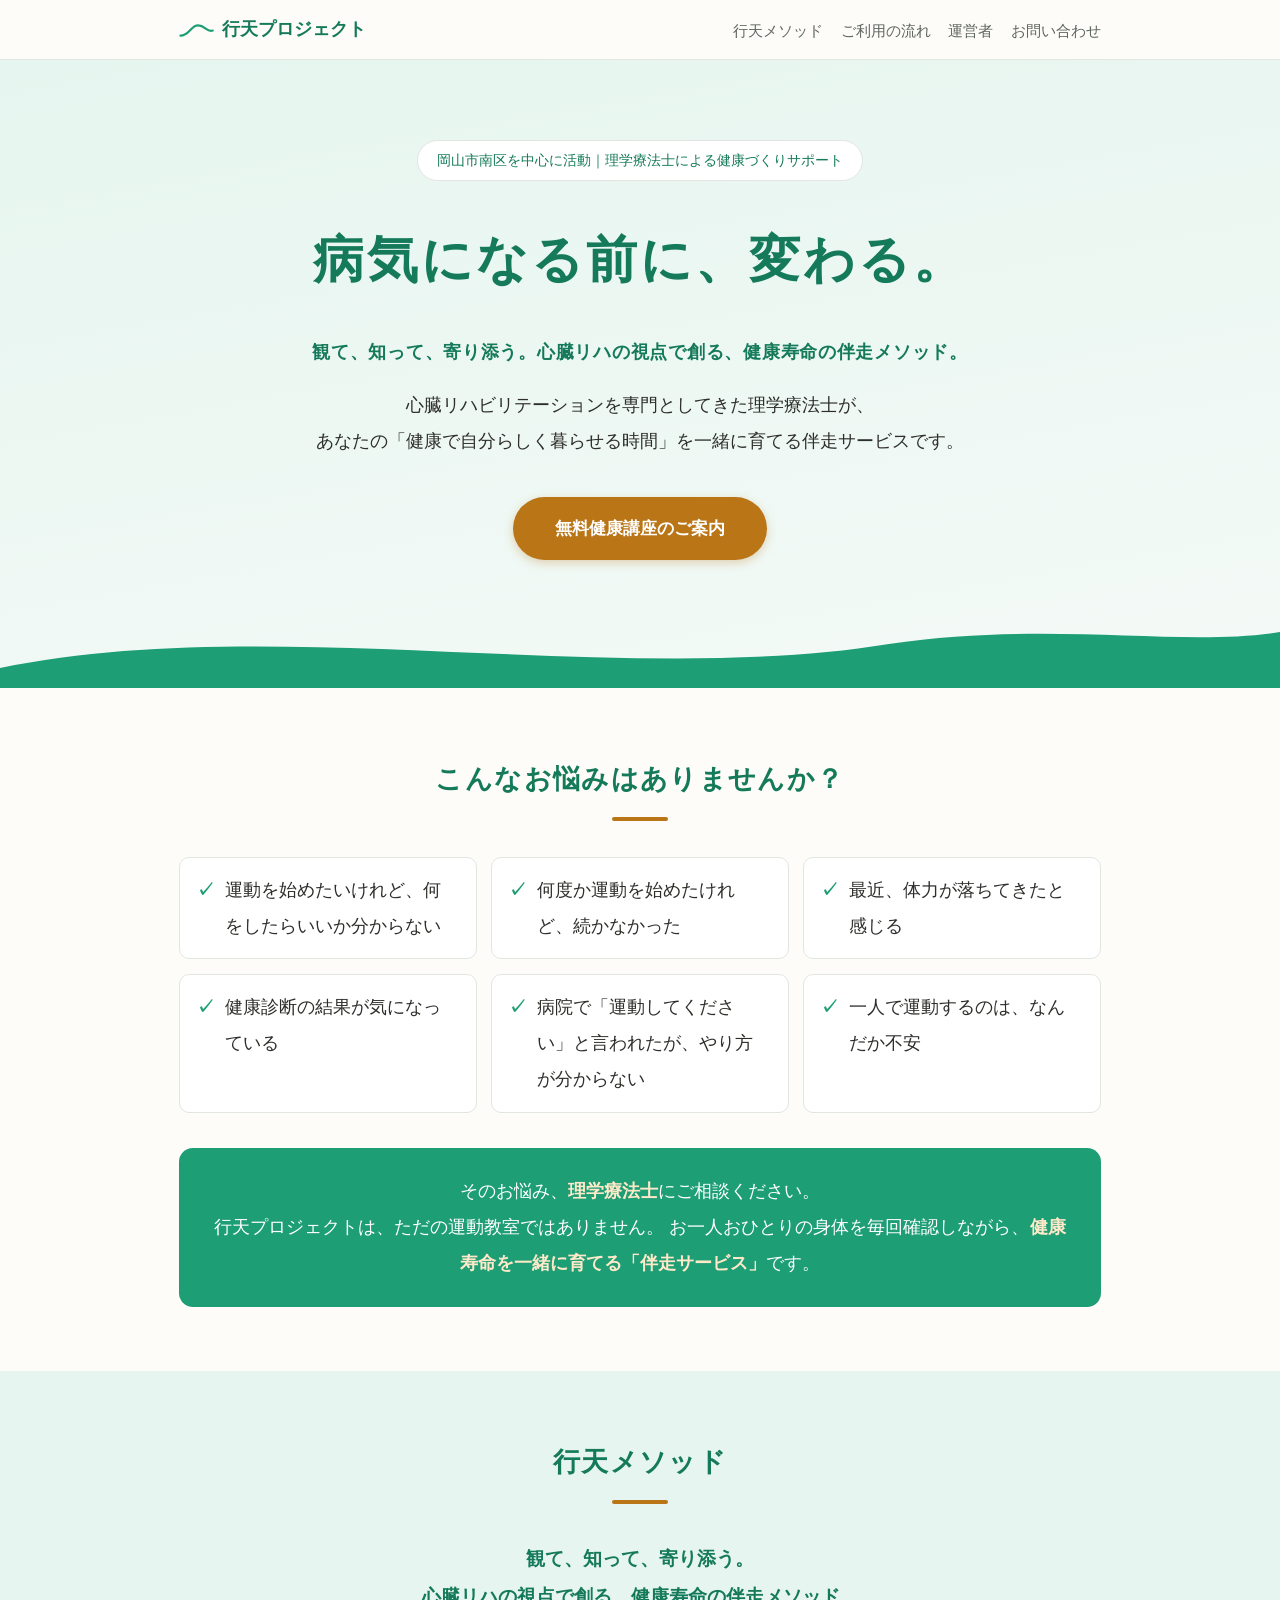
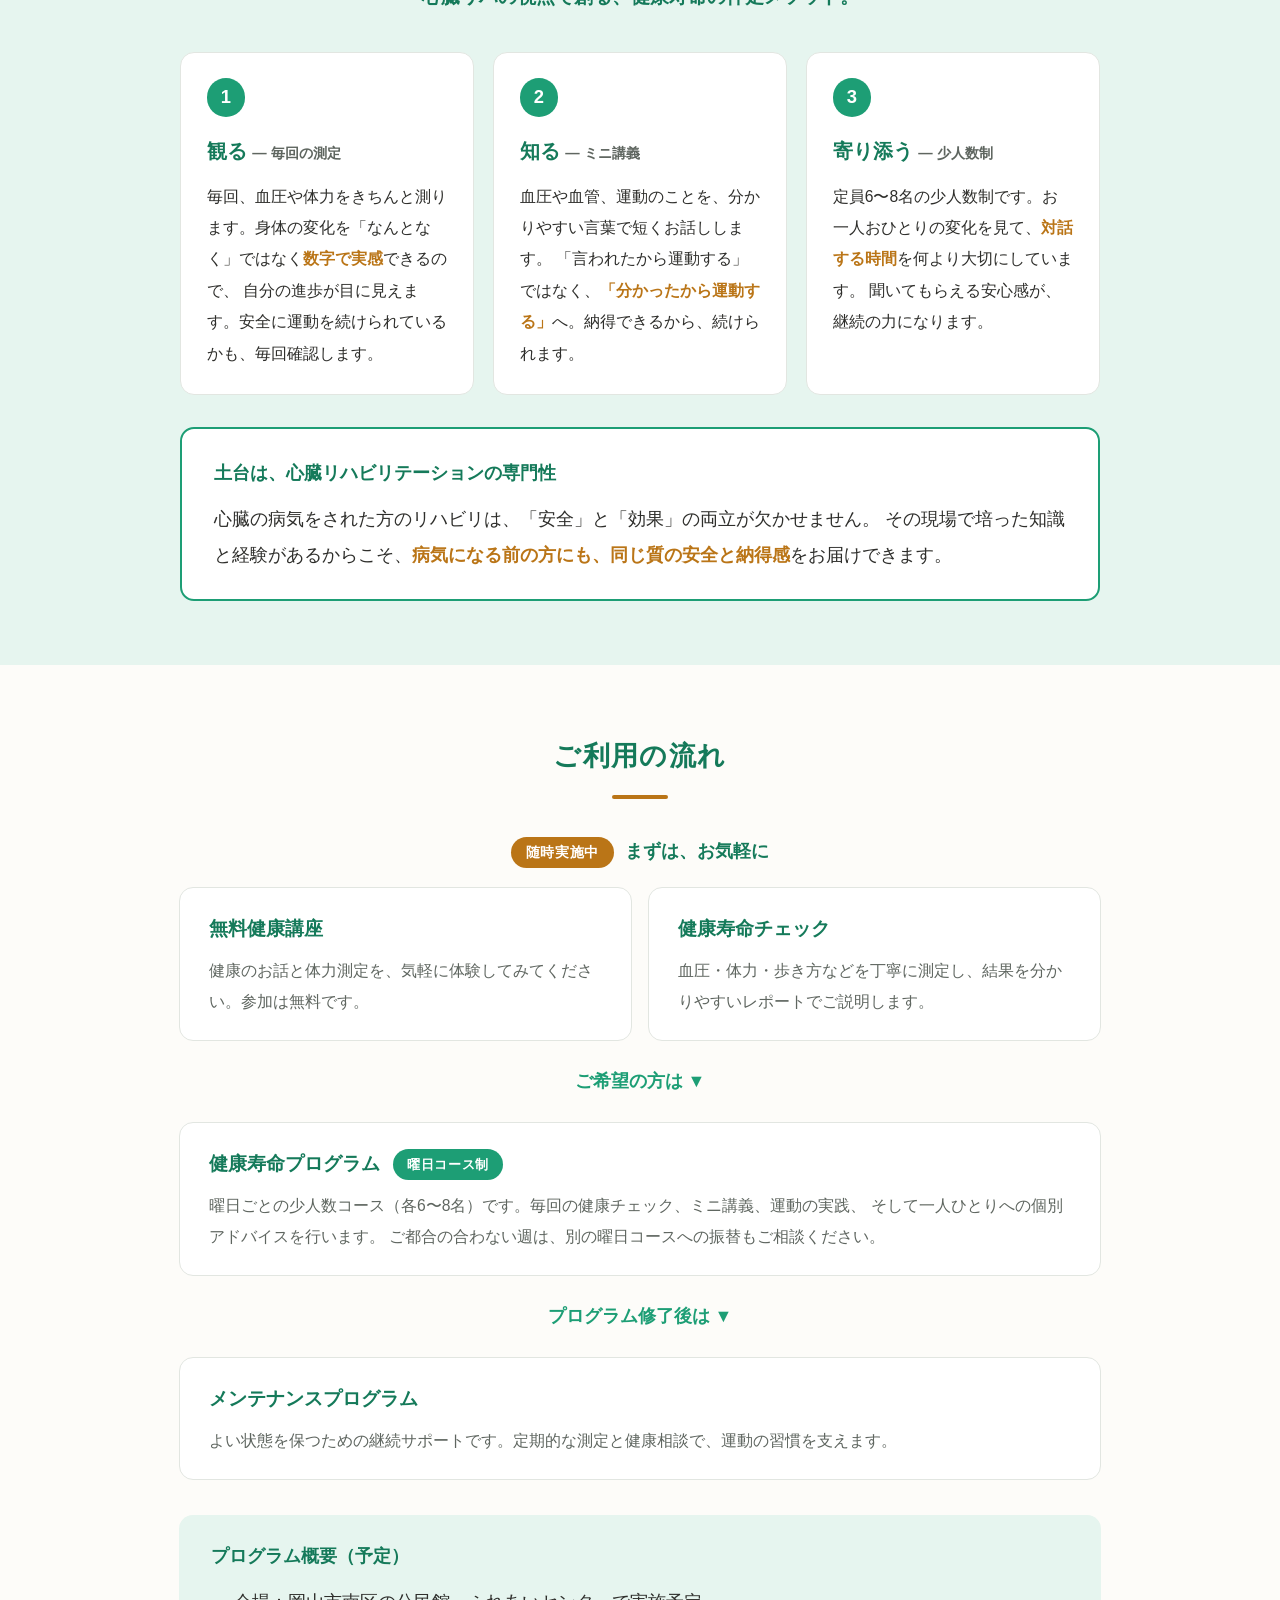
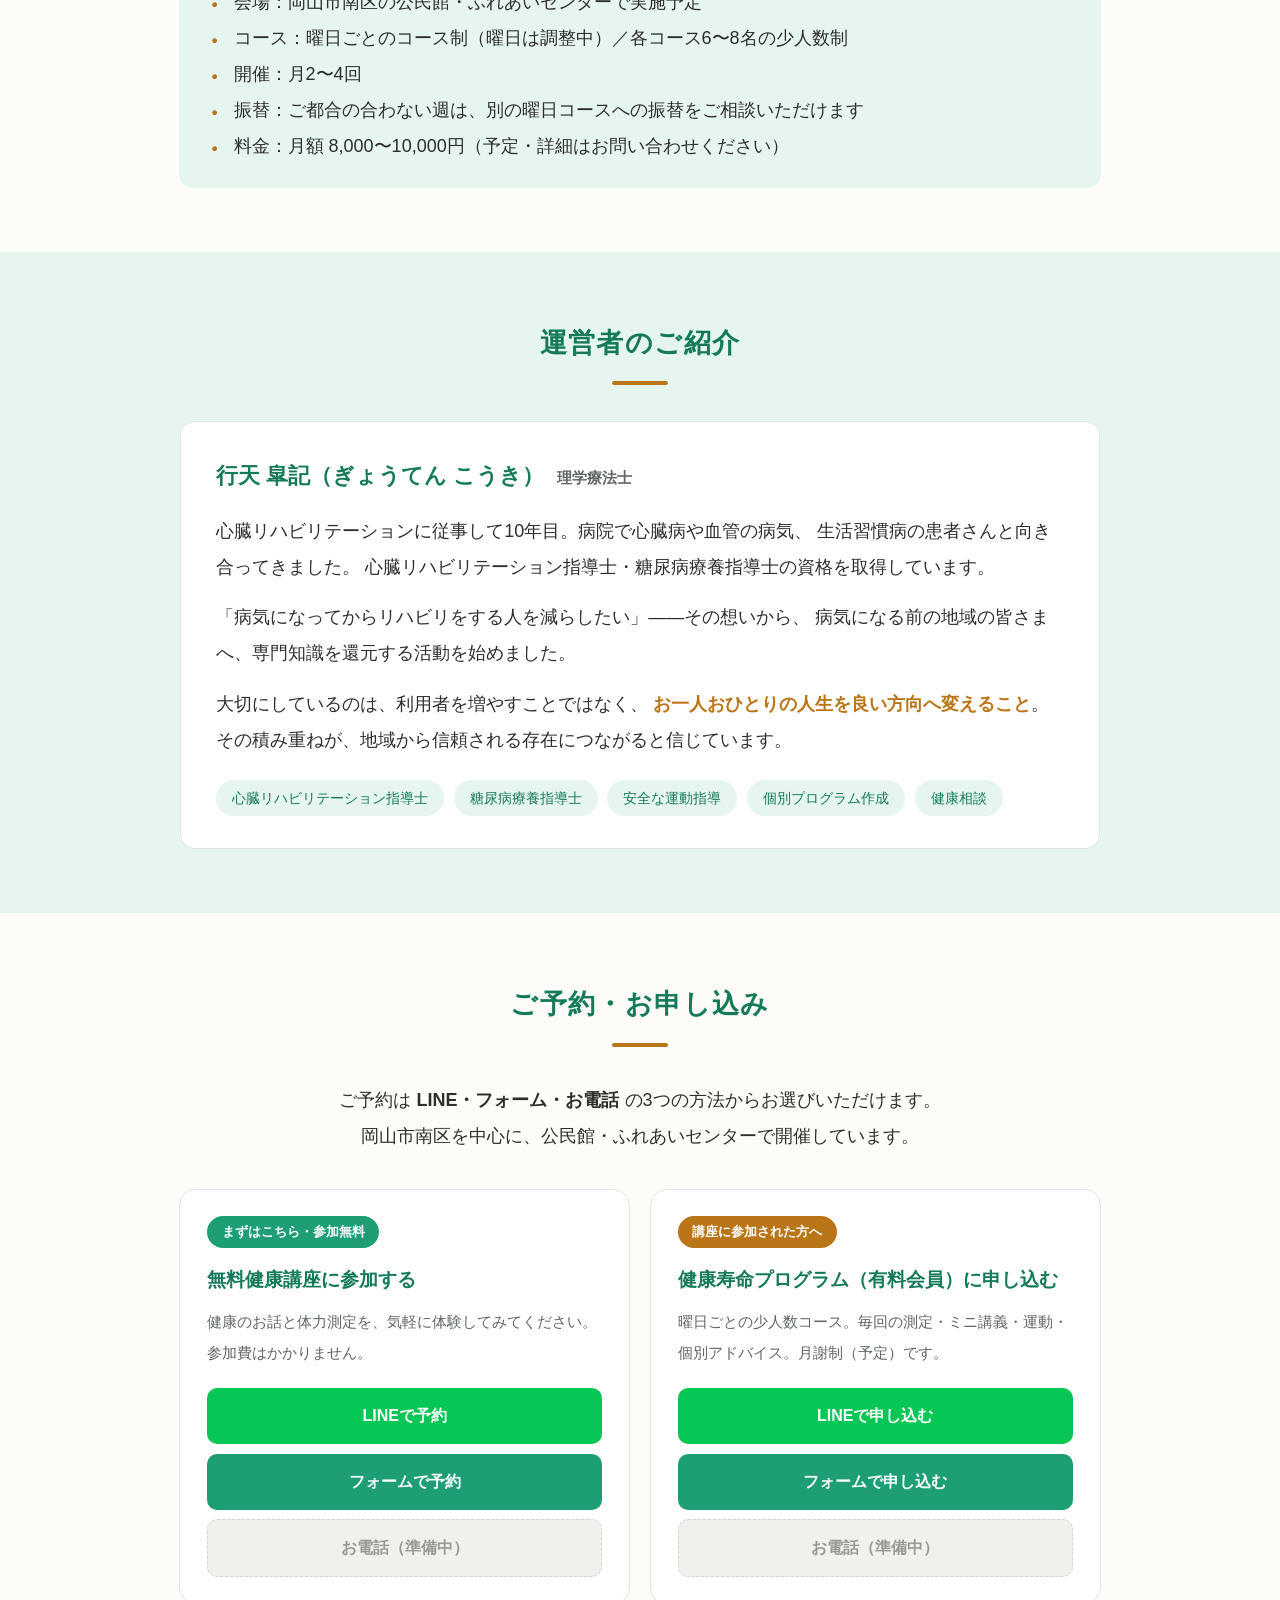
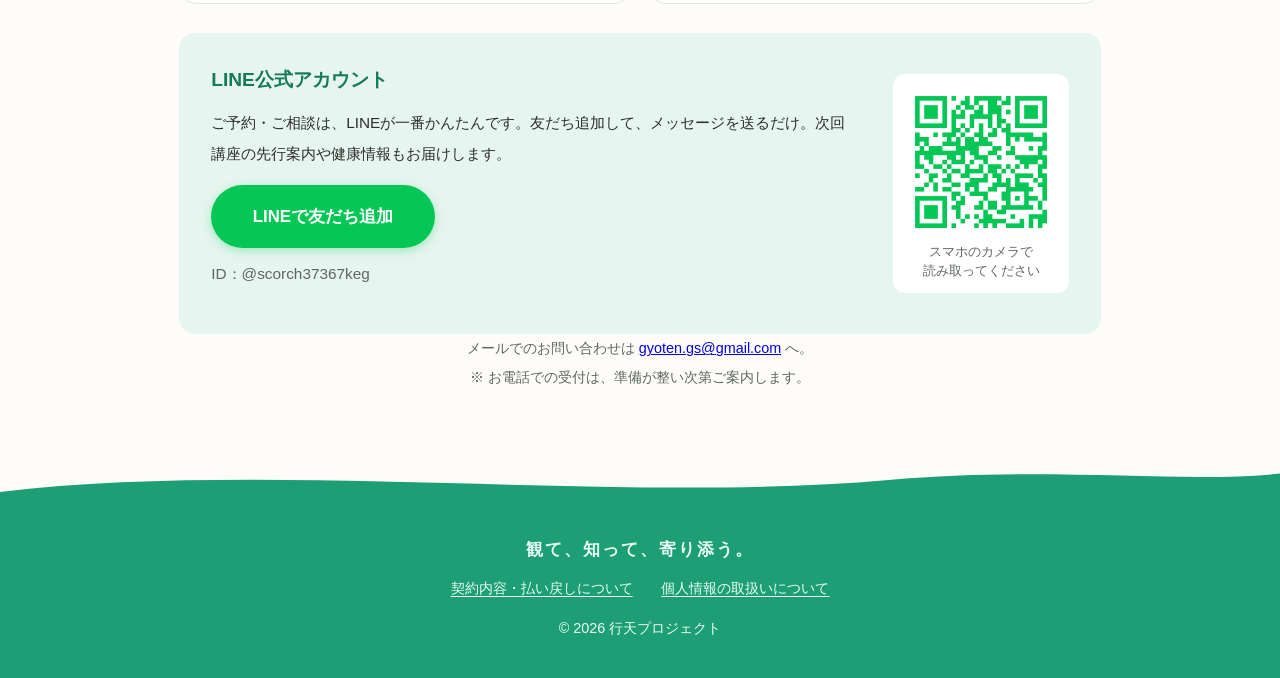
==== index.html @ 393f1e2a "Rework contact into reservation section with free/paid CTAs Add two application cards (free seminar " ====
<!DOCTYPE html>
<html lang="ja">
<head>
  <meta charset="UTF-8">
  <meta name="viewport" content="width=device-width, initial-scale=1.0">
  <meta name="description" content="岡山市南区を中心に活動｜心臓リハビリテーションを専門としてきた理学療法士による、健康寿命の伴走サービス「行天プロジェクト」。病気になる前に、変わる。">
  <title>行天プロジェクト｜病気になる前に、変わる。</title>
  <link rel="stylesheet" href="style.css">
</head>
<body>
  <header class="site-header">
    <nav class="nav">
      <a href="#top" class="logo">
        <svg class="logo-mark" viewBox="0 0 48 24" aria-hidden="true">
          <path d="M2 20 C14 20 16 6 26 6 C36 6 38 16 46 13" fill="none" stroke="currentColor" stroke-width="3" stroke-linecap="round"/>
        </svg>
        行天プロジェクト
      </a>
      <ul class="nav-links">
        <li><a href="#method">行天メソッド</a></li>
        <li><a href="#flow">ご利用の流れ</a></li>
        <li><a href="#profile">運営者</a></li>
        <li><a href="#contact">お問い合わせ</a></li>
      </ul>
    </nav>
  </header>

  <main id="top">
    <section class="hero">
      <div class="hero-inner">
        <p class="hero-area">岡山市南区を中心に活動｜理学療法士による健康づくりサポート</p>
        <h1>病気になる前に、<br class="sp-only">変わる。</h1>
        <p class="hero-method">観て、知って、寄り添う。<br class="sp-only">心臓リハの視点で創る、健康寿命の伴走メソッド。</p>
        <p class="hero-lead">
          心臓リハビリテーションを専門としてきた理学療法士が、<br class="pc-only">
          あなたの「健康で自分らしく暮らせる時間」を一緒に育てる伴走サービスです。
        </p>
        <a href="#contact" class="btn">無料健康講座のご案内</a>
      </div>
      <svg class="hero-hill" viewBox="0 0 1440 110" preserveAspectRatio="none" aria-hidden="true">
        <path d="M0,85 C300,15 700,110 1000,55 C1180,25 1330,60 1440,40 L1440,110 L0,110 Z" fill="currentColor"/>
      </svg>
    </section>

    <section id="worries" class="section">
      <h2>こんなお悩みはありませんか？</h2>
      <ul class="worry-list">
        <li>運動を始めたいけれど、何をしたらいいか分からない</li>
        <li>何度か運動を始めたけれど、続かなかった</li>
        <li>最近、体力が落ちてきたと感じる</li>
        <li>健康診断の結果が気になっている</li>
        <li>病院で「運動してください」と言われたが、やり方が分からない</li>
        <li>一人で運動するのは、なんだか不安</li>
      </ul>
      <div class="worry-answer">
        <p>
          そのお悩み、<strong>理学療法士</strong>にご相談ください。<br>
          行天プロジェクトは、ただの運動教室ではありません。
          お一人おひとりの身体を毎回確認しながら、<strong>健康寿命を一緒に育てる「伴走サービス」</strong>です。
        </p>
      </div>
    </section>

    <section id="method" class="section section-tint">
      <h2>行天メソッド</h2>
      <p class="method-copy">観て、知って、寄り添う。<br>心臓リハの視点で創る、健康寿命の伴走メソッド。</p>
      <div class="cards">
        <article class="card">
          <p class="card-num">1</p>
          <h3>観る <span>― 毎回の測定</span></h3>
          <p>
            毎回、血圧や体力をきちんと測ります。身体の変化を「なんとなく」ではなく<strong>数字で実感</strong>できるので、
            自分の進歩が目に見えます。安全に運動を続けられているかも、毎回確認します。
          </p>
        </article>
        <article class="card">
          <p class="card-num">2</p>
          <h3>知る <span>― ミニ講義</span></h3>
          <p>
            血圧や血管、運動のことを、分かりやすい言葉で短くお話しします。
            「言われたから運動する」ではなく、<strong>「分かったから運動する」</strong>へ。納得できるから、続けられます。
          </p>
        </article>
        <article class="card">
          <p class="card-num">3</p>
          <h3>寄り添う <span>― 少人数制</span></h3>
          <p>
            定員6〜8名の少人数制です。お一人おひとりの変化を見て、<strong>対話する時間</strong>を何より大切にしています。
            聞いてもらえる安心感が、継続の力になります。
          </p>
        </article>
      </div>
      <div class="method-base">
        <h3>土台は、心臓リハビリテーションの専門性</h3>
        <p>
          心臓の病気をされた方のリハビリは、「安全」と「効果」の両立が欠かせません。
          その現場で培った知識と経験があるからこそ、<strong>病気になる前の方にも、同じ質の安全と納得感</strong>をお届けできます。
        </p>
      </div>
    </section>

    <section id="flow" class="section">
      <h2>ご利用の流れ</h2>
      <p class="flow-label"><span class="badge-now">随時実施中</span>まずは、お気軽に</p>
      <div class="entry-cards">
        <article class="flow-card">
          <h3>無料健康講座</h3>
          <p>健康のお話と体力測定を、気軽に体験してみてください。参加は無料です。</p>
        </article>
        <article class="flow-card">
          <h3>健康寿命チェック</h3>
          <p>血圧・体力・歩き方などを丁寧に測定し、結果を分かりやすいレポートでご説明します。</p>
        </article>
      </div>
      <p class="flow-arrow">ご希望の方は ▼</p>
      <article class="flow-card">
        <h3>健康寿命プログラム <span class="badge-course">曜日コース制</span></h3>
        <p>
          曜日ごとの少人数コース（各6〜8名）です。毎回の健康チェック、ミニ講義、運動の実践、
          そして一人ひとりへの個別アドバイスを行います。
          ご都合の合わない週は、別の曜日コースへの振替もご相談ください。
        </p>
      </article>
      <p class="flow-arrow">プログラム修了後は ▼</p>
      <article class="flow-card">
        <h3>メンテナンスプログラム</h3>
        <p>よい状態を保つための継続サポートです。定期的な測定と健康相談で、運動の習慣を支えます。</p>
      </article>
      <div class="program-note">
        <h3>プログラム概要（予定）</h3>
        <ul>
          <li>会場：岡山市南区の公民館・ふれあいセンターで実施予定</li>
          <li>コース：曜日ごとのコース制（曜日は調整中）／各コース6〜8名の少人数制</li>
          <li>開催：月2〜4回</li>
          <li>振替：ご都合の合わない週は、別の曜日コースへの振替をご相談いただけます</li>
          <li>料金：月額 8,000〜10,000円（予定・詳細はお問い合わせください）</li>
        </ul>
      </div>
    </section>

    <section id="profile" class="section section-tint">
      <h2>運営者のご紹介</h2>
      <div class="profile">
        <p class="profile-name">行天 皐記（ぎょうてん こうき）<span>理学療法士</span></p>
        <p>
          心臓リハビリテーションに従事して10年目。病院で心臓病や血管の病気、
          生活習慣病の患者さんと向き合ってきました。
          心臓リハビリテーション指導士・糖尿病療養指導士の資格を取得しています。
        </p>
        <p>
          「病気になってからリハビリをする人を減らしたい」——その想いから、
          病気になる前の地域の皆さまへ、専門知識を還元する活動を始めました。
        </p>
        <p>
          大切にしているのは、利用者を増やすことではなく、
          <strong>お一人おひとりの人生を良い方向へ変えること</strong>。
          その積み重ねが、地域から信頼される存在につながると信じています。
        </p>
        <ul class="tags">
          <li>心臓リハビリテーション指導士</li>
          <li>糖尿病療養指導士</li>
          <li>安全な運動指導</li>
          <li>個別プログラム作成</li>
          <li>健康相談</li>
        </ul>
      </div>
    </section>

    <section id="contact" class="section">
      <h2>ご予約・お申し込み</h2>
      <p style="text-align:center">
        ご予約は <strong>LINE・フォーム・お電話</strong> の3つの方法からお選びいただけます。<br>
        岡山市南区を中心に、公民館・ふれあいセンターで開催しています。
      </p>

      <div class="reserve-grid">
        <article class="reserve-card">
          <span class="rc-badge free">まずはこちら・参加無料</span>
          <h3>無料健康講座に参加する</h3>
          <p>健康のお話と体力測定を、気軽に体験してみてください。参加費はかかりません。</p>
          <div class="method-btns">
            <a class="mbtn line" href="https://line.me/R/ti/p/@scorch37367keg" target="_blank" rel="noopener">LINEで予約</a>
            <a class="mbtn form" href="https://docs.google.com/forms/d/e/1FAIpQLSeQaxAKzfFeBXzYcHkHku25ovrLlPpBAjd2YTcD9rqlJi0O8Q/viewform" target="_blank" rel="noopener">フォームで予約</a>
            <span class="mbtn tel disabled">お電話（準備中）</span>
          </div>
        </article>

        <article class="reserve-card">
          <span class="rc-badge paid">講座に参加された方へ</span>
          <h3>健康寿命プログラム（有料会員）に申し込む</h3>
          <p>曜日ごとの少人数コース。毎回の測定・ミニ講義・運動・個別アドバイス。月謝制（予定）です。</p>
          <div class="method-btns">
            <a class="mbtn line" href="https://line.me/R/ti/p/@scorch37367keg" target="_blank" rel="noopener">LINEで申し込む</a>
            <a class="mbtn form" href="https://docs.google.com/forms/d/e/1FAIpQLSeQaxAKzfFeBXzYcHkHku25ovrLlPpBAjd2YTcD9rqlJi0O8Q/viewform" target="_blank" rel="noopener">フォームで申し込む</a>
            <span class="mbtn tel disabled">お電話（準備中）</span>
          </div>
        </article>
      </div>

      <div class="line-block">
        <div class="line-text">
          <h3>LINE公式アカウント</h3>
          <p>ご予約・ご相談は、LINEが一番かんたんです。友だち追加して、メッセージを送るだけ。次回講座の先行案内や健康情報もお届けします。</p>
          <a class="btn line-btn" href="https://line.me/R/ti/p/@scorch37367keg" target="_blank" rel="noopener">LINEで友だち追加</a>
          <p class="line-id">ID：@scorch37367keg</p>
        </div>
        <figure class="qr">
          <img src="images/line-qr.png" alt="LINE公式アカウント 友だち追加QRコード" width="150" height="150">
          <figcaption>スマホのカメラで<br>読み取ってください</figcaption>
        </figure>
      </div>

      <p class="contact-note">
        メールでのお問い合わせは <a href="mailto:gyoten.gs@gmail.com">gyoten.gs@gmail.com</a> へ。<br>
        ※ お電話での受付は、準備が整い次第ご案内します。
      </p>
    </section>
  </main>

  <footer class="site-footer">
    <svg class="footer-hill" viewBox="0 0 1440 60" preserveAspectRatio="none" aria-hidden="true">
      <path d="M0,45 C300,5 700,60 1000,30 C1180,12 1330,35 1440,22 L1440,60 L0,60 Z" fill="currentColor"/>
    </svg>
    <div class="footer-inner">
      <p class="footer-copy">観て、知って、寄り添う。</p>
      <ul class="footer-links">
        <li><a href="policy.html#refund">契約内容・払い戻しについて</a></li>
        <li><a href="policy.html#privacy">個人情報の取扱いについて</a></li>
      </ul>
      <p>&copy; 2026 行天プロジェクト</p>
    </div>
  </footer>
</body>
</html>
---- style.css ----
:root {
  --teal: #1D9E75;
  --teal-dark: #157a5a;
  --teal-pale: #e6f5ef;
  --amber: #BA7517;
  --bg: #fdfcf9;
  --text: #2e2e2b;
  --muted: #5f6660;
  --card-bg: #ffffff;
  --border: #e2e6e1;
}

* {
  margin: 0;
  padding: 0;
  box-sizing: border-box;
}

html {
  scroll-behavior: smooth;
  scroll-padding-top: 4.5rem;
}

body {
  font-family: "Yu Gothic", "YuGothic", "Hiragino Kaku Gothic ProN", "Noto Sans JP", sans-serif;
  background: var(--bg);
  color: var(--text);
  font-size: 18px;
  line-height: 2;
}

/* ヘッダー */
.site-header {
  position: sticky;
  top: 0;
  background: rgba(253, 252, 249, 0.95);
  border-bottom: 1px solid var(--border);
  z-index: 10;
}

.nav {
  max-width: 960px;
  margin: 0 auto;
  padding: 0.7rem 1.2rem;
  display: flex;
  align-items: center;
  justify-content: space-between;
  flex-wrap: wrap;
  gap: 0.4rem;
}

.logo {
  display: flex;
  align-items: center;
  gap: 0.5rem;
  font-weight: 700;
  font-size: 1.15rem;
  color: var(--teal-dark);
  text-decoration: none;
}

.logo-mark {
  width: 2.2rem;
  height: 1.1rem;
  color: var(--teal);
}

.nav-links {
  display: flex;
  flex-wrap: wrap;
  gap: 1.1rem;
  list-style: none;
}

.nav-links a {
  color: var(--muted);
  text-decoration: none;
  font-size: 0.95rem;
}

.nav-links a:hover {
  color: var(--teal);
}

/* ヒーロー */
.hero {
  position: relative;
  background: linear-gradient(170deg, var(--teal-pale) 0%, #f4faf7 100%);
  text-align: center;
  overflow: hidden;
}

.hero-inner {
  max-width: 800px;
  margin: 0 auto;
  padding: 5rem 1.2rem 8rem;
}

.hero-area {
  display: inline-block;
  background: #fff;
  border: 1px solid var(--border);
  border-radius: 999px;
  padding: 0.3rem 1.2rem;
  font-size: 0.9rem;
  color: var(--teal-dark);
  margin-bottom: 1.8rem;
}

.hero h1 {
  font-size: clamp(2rem, 6.5vw, 3.2rem);
  color: var(--teal-dark);
  letter-spacing: 0.06em;
  margin-bottom: 1.4rem;
}

.hero-method {
  color: var(--teal-dark);
  font-weight: 700;
  font-size: 1.15rem;
  letter-spacing: 0.04em;
  margin-bottom: 1rem;
}

.hero-lead {
  color: var(--text);
  margin-bottom: 2.4rem;
}

.hero-hill {
  display: block;
  width: 100%;
  height: 5.5rem;
  color: var(--teal);
  position: absolute;
  bottom: 0;
  left: 0;
}

.btn {
  display: inline-block;
  background: var(--amber);
  color: #fff;
  padding: 0.9rem 2.6rem;
  border-radius: 999px;
  text-decoration: none;
  font-weight: 700;
  font-size: 1.05rem;
  box-shadow: 0 3px 10px rgba(186, 117, 23, 0.3);
  transition: transform 0.15s, box-shadow 0.15s;
}

.btn:hover {
  transform: translateY(-2px);
  box-shadow: 0 5px 14px rgba(186, 117, 23, 0.4);
}

/* セクション共通 */
.section {
  max-width: 960px;
  margin: 0 auto;
  padding: 4rem 1.2rem;
}

.section-tint {
  max-width: none;
  background: var(--teal-pale);
}

.section-tint > * {
  max-width: 920px;
  margin-left: auto;
  margin-right: auto;
}

.section h2 {
  font-size: 1.7rem;
  color: var(--teal-dark);
  text-align: center;
  margin-bottom: 2.2rem;
  letter-spacing: 0.05em;
}

.section h2::after {
  content: "";
  display: block;
  width: 3.5rem;
  height: 4px;
  border-radius: 2px;
  background: var(--amber);
  margin: 0.7rem auto 0;
}

/* お悩み */
.worry-list {
  list-style: none;
  display: grid;
  grid-template-columns: repeat(auto-fit, minmax(280px, 1fr));
  gap: 0.9rem;
  margin-bottom: 2.2rem;
}

.worry-list li {
  background: var(--card-bg);
  border: 1px solid var(--border);
  border-radius: 10px;
  padding: 0.9rem 1.2rem 0.9rem 2.8rem;
  position: relative;
}

.worry-list li::before {
  content: "✓";
  position: absolute;
  left: 1rem;
  color: var(--teal);
  font-weight: 700;
}

.worry-answer {
  background: var(--teal);
  color: #fff;
  border-radius: 14px;
  padding: 1.6rem 2rem;
  text-align: center;
}

.worry-answer strong {
  color: #ffe9c9;
}

/* 行天メソッド */
.method-copy {
  text-align: center;
  font-size: 1.2rem;
  font-weight: 700;
  color: var(--teal-dark);
  margin-bottom: 2.2rem;
}

.cards {
  display: grid;
  grid-template-columns: repeat(auto-fit, minmax(260px, 1fr));
  gap: 1.2rem;
}

.card {
  background: var(--card-bg);
  border: 1px solid var(--border);
  border-radius: 14px;
  padding: 1.6rem;
}

.card-num {
  width: 2.4rem;
  height: 2.4rem;
  border-radius: 50%;
  background: var(--teal);
  color: #fff;
  font-weight: 700;
  font-size: 1.15rem;
  display: flex;
  align-items: center;
  justify-content: center;
  margin-bottom: 0.9rem;
}

.card h3 {
  font-size: 1.25rem;
  color: var(--teal-dark);
  margin-bottom: 0.6rem;
}

.card h3 span {
  font-size: 0.9rem;
  color: var(--muted);
  font-weight: 600;
}

.card p:last-child {
  font-size: 0.98rem;
}

.card strong,
.method-base strong,
.profile strong {
  color: var(--amber);
}

.method-base {
  margin-top: 2rem;
  background: var(--card-bg);
  border: 2px solid var(--teal);
  border-radius: 14px;
  padding: 1.6rem 2rem;
}

.method-base h3 {
  color: var(--teal-dark);
  font-size: 1.15rem;
  margin-bottom: 0.6rem;
}

/* ご利用の流れ */
.flow-label {
  text-align: center;
  font-weight: 700;
  font-size: 1.1rem;
  color: var(--teal-dark);
  margin-bottom: 1.1rem;
}

.badge-now {
  display: inline-block;
  background: var(--amber);
  color: #fff;
  font-size: 0.85rem;
  border-radius: 999px;
  padding: 0.1rem 0.9rem;
  margin-right: 0.7rem;
  letter-spacing: 0.05em;
}

.entry-cards {
  display: grid;
  grid-template-columns: repeat(auto-fit, minmax(260px, 1fr));
  gap: 1rem;
}

.flow-card {
  background: var(--card-bg);
  border: 1px solid var(--border);
  border-radius: 14px;
  padding: 1.4rem 1.8rem;
}

.flow-card h3 {
  font-size: 1.2rem;
  color: var(--teal-dark);
  margin-bottom: 0.4rem;
  display: flex;
  align-items: center;
  gap: 0.8rem;
  flex-wrap: wrap;
}

.badge-course {
  background: var(--teal);
  color: #fff;
  font-size: 0.8rem;
  font-weight: 700;
  border-radius: 999px;
  padding: 0.15rem 0.9rem;
  letter-spacing: 0.05em;
}

.flow-card p {
  font-size: 0.98rem;
  color: var(--muted);
}

.flow-arrow {
  text-align: center;
  font-weight: 700;
  color: var(--teal);
  margin: 1.4rem 0;
}

.program-note {
  margin-top: 2.2rem;
  background: var(--teal-pale);
  border-radius: 14px;
  padding: 1.5rem 2rem;
}

.program-note h3 {
  color: var(--teal-dark);
  font-size: 1.1rem;
  margin-bottom: 0.6rem;
}

.program-note ul {
  list-style: none;
}

.program-note li {
  padding-left: 1.4rem;
  position: relative;
}

.program-note li::before {
  content: "●";
  position: absolute;
  left: 0;
  color: var(--amber);
  font-size: 0.7rem;
  top: 0.55rem;
}

/* 運営者 */
.profile {
  background: var(--card-bg);
  border: 1px solid var(--border);
  border-radius: 14px;
  padding: 2rem 2.2rem;
}

.profile-name {
  font-size: 1.35rem;
  font-weight: 700;
  color: var(--teal-dark);
  margin-bottom: 1rem;
}

.profile-name span {
  font-size: 0.95rem;
  color: var(--muted);
  font-weight: 600;
  margin-left: 0.8rem;
}

.profile p + p {
  margin-top: 0.9rem;
}

.tags {
  list-style: none;
  display: flex;
  flex-wrap: wrap;
  gap: 0.6rem;
  margin-top: 1.4rem;
}

.tags li {
  background: var(--teal-pale);
  border-radius: 999px;
  padding: 0.25rem 1rem;
  font-size: 0.88rem;
  color: var(--teal-dark);
}

/* お問い合わせ / ご予約 */
#contact {
  text-align: center;
}

.btn-outline {
  background: #fff;
  color: var(--teal-dark);
  border: 2px solid var(--teal);
  box-shadow: none;
}

.btn-outline:hover {
  box-shadow: 0 4px 12px rgba(29, 158, 117, 0.25);
}

.reserve-grid {
  display: grid;
  grid-template-columns: repeat(auto-fit, minmax(300px, 1fr));
  gap: 1.2rem;
  margin: 2.2rem 0 1.8rem;
  text-align: left;
}

.reserve-card {
  background: var(--card-bg);
  border: 1px solid var(--border);
  border-radius: 16px;
  padding: 1.6rem 1.7rem;
  display: flex;
  flex-direction: column;
}

.rc-badge {
  align-self: flex-start;
  font-size: 0.82rem;
  font-weight: 700;
  color: #fff;
  border-radius: 999px;
  padding: 0.2rem 0.9rem;
  margin-bottom: 0.8rem;
}

.rc-badge.free { background: var(--teal); }
.rc-badge.paid { background: var(--amber); }

.reserve-card h3 {
  font-size: 1.2rem;
  color: var(--teal-dark);
  margin-bottom: 0.5rem;
}

.reserve-card > p {
  color: var(--muted);
  font-size: 0.96rem;
  margin-bottom: 1.2rem;
  flex-grow: 1;
}

.method-btns {
  display: flex;
  flex-direction: column;
  gap: 0.6rem;
}

.mbtn {
  display: block;
  text-align: center;
  text-decoration: none;
  font-weight: 700;
  font-size: 1rem;
  padding: 0.75rem 1rem;
  border-radius: 10px;
  transition: transform 0.12s, box-shadow 0.12s;
}

.mbtn:hover { transform: translateY(-1px); }

.mbtn.line {
  background: #06C755;
  color: #fff;
}

.mbtn.form {
  background: var(--teal);
  color: #fff;
}

.mbtn.tel {
  background: var(--teal-pale);
  color: var(--teal-dark);
  border: 1px solid var(--border);
}

.mbtn.disabled {
  background: #f0f0ed;
  color: #9a9a94;
  cursor: default;
  border: 1px dashed #d3d3cd;
}

.line-block {
  display: flex;
  flex-wrap: wrap;
  align-items: center;
  justify-content: center;
  gap: 1.5rem 2.5rem;
  background: var(--teal-pale);
  border-radius: 16px;
  padding: 1.8rem 2rem;
  text-align: left;
}

.line-text { flex: 1 1 300px; }

.line-text h3 {
  font-size: 1.2rem;
  color: var(--teal-dark);
  margin-bottom: 0.5rem;
}

.line-text p { font-size: 0.96rem; margin-bottom: 1rem; }

.line-btn {
  background: #06C755;
  box-shadow: 0 3px 10px rgba(6, 199, 85, 0.3);
}

.line-btn:hover { box-shadow: 0 5px 14px rgba(6, 199, 85, 0.4); }

.line-id {
  margin-top: 0.7rem;
  font-size: 0.9rem;
  color: var(--muted);
}

.qr {
  background: #fff;
  border-radius: 12px;
  padding: 0.8rem;
  text-align: center;
}

.qr img { display: block; width: 150px; height: 150px; }

.qr figcaption {
  margin-top: 0.4rem;
  font-size: 0.82rem;
  color: var(--muted);
  line-height: 1.4;
}

.contact-note {
  font-size: 0.9rem;
  color: var(--muted);
}

/* フッター */
.site-footer {
  color: var(--teal);
}

.footer-hill {
  display: block;
  width: 100%;
  height: 3rem;
}

.footer-inner {
  background: var(--teal);
  color: #eafff6;
  text-align: center;
  padding: 1.8rem 1.2rem 2.2rem;
  font-size: 0.9rem;
}

.footer-copy {
  font-size: 1.05rem;
  font-weight: 700;
  letter-spacing: 0.12em;
  margin-bottom: 0.5rem;
}

.footer-links {
  list-style: none;
  display: flex;
  flex-wrap: wrap;
  justify-content: center;
  gap: 0.5rem 1.8rem;
  margin-bottom: 0.7rem;
}

.footer-links a {
  color: #eafff6;
  text-decoration: underline;
  text-underline-offset: 3px;
}

/* ご利用にあたって（policy.html） */
.policy h2 {
  margin-top: 3rem;
}

.policy h2:first-of-type {
  margin-top: 0;
}

.policy h3 {
  color: var(--teal-dark);
  font-size: 1.15rem;
  margin: 1.8rem 0 0.6rem;
  padding-left: 0.7rem;
  border-left: 4px solid var(--amber);
}

.policy ul {
  list-style: none;
}

.policy li {
  padding-left: 1.4rem;
  position: relative;
  margin-bottom: 0.4rem;
}

.policy li::before {
  content: "●";
  position: absolute;
  left: 0;
  top: 0.55rem;
  color: var(--teal);
  font-size: 0.7rem;
}

.policy strong {
  color: var(--teal-dark);
}

.policy a {
  color: var(--teal-dark);
}

.policy-note {
  background: var(--teal-pale);
  border-radius: 10px;
  padding: 0.9rem 1.4rem;
  font-size: 0.95rem;
  margin-bottom: 1.5rem;
}

.policy-date {
  margin-top: 2.5rem;
  color: var(--muted);
  font-size: 0.9rem;
  text-align: right;
}

/* 改行の出し分け */
.sp-only {
  display: none;
}

@media (max-width: 600px) {
  .sp-only {
    display: inline;
  }

  .pc-only {
    display: none;
  }

  .hero-inner {
    padding-top: 3.5rem;
  }
}
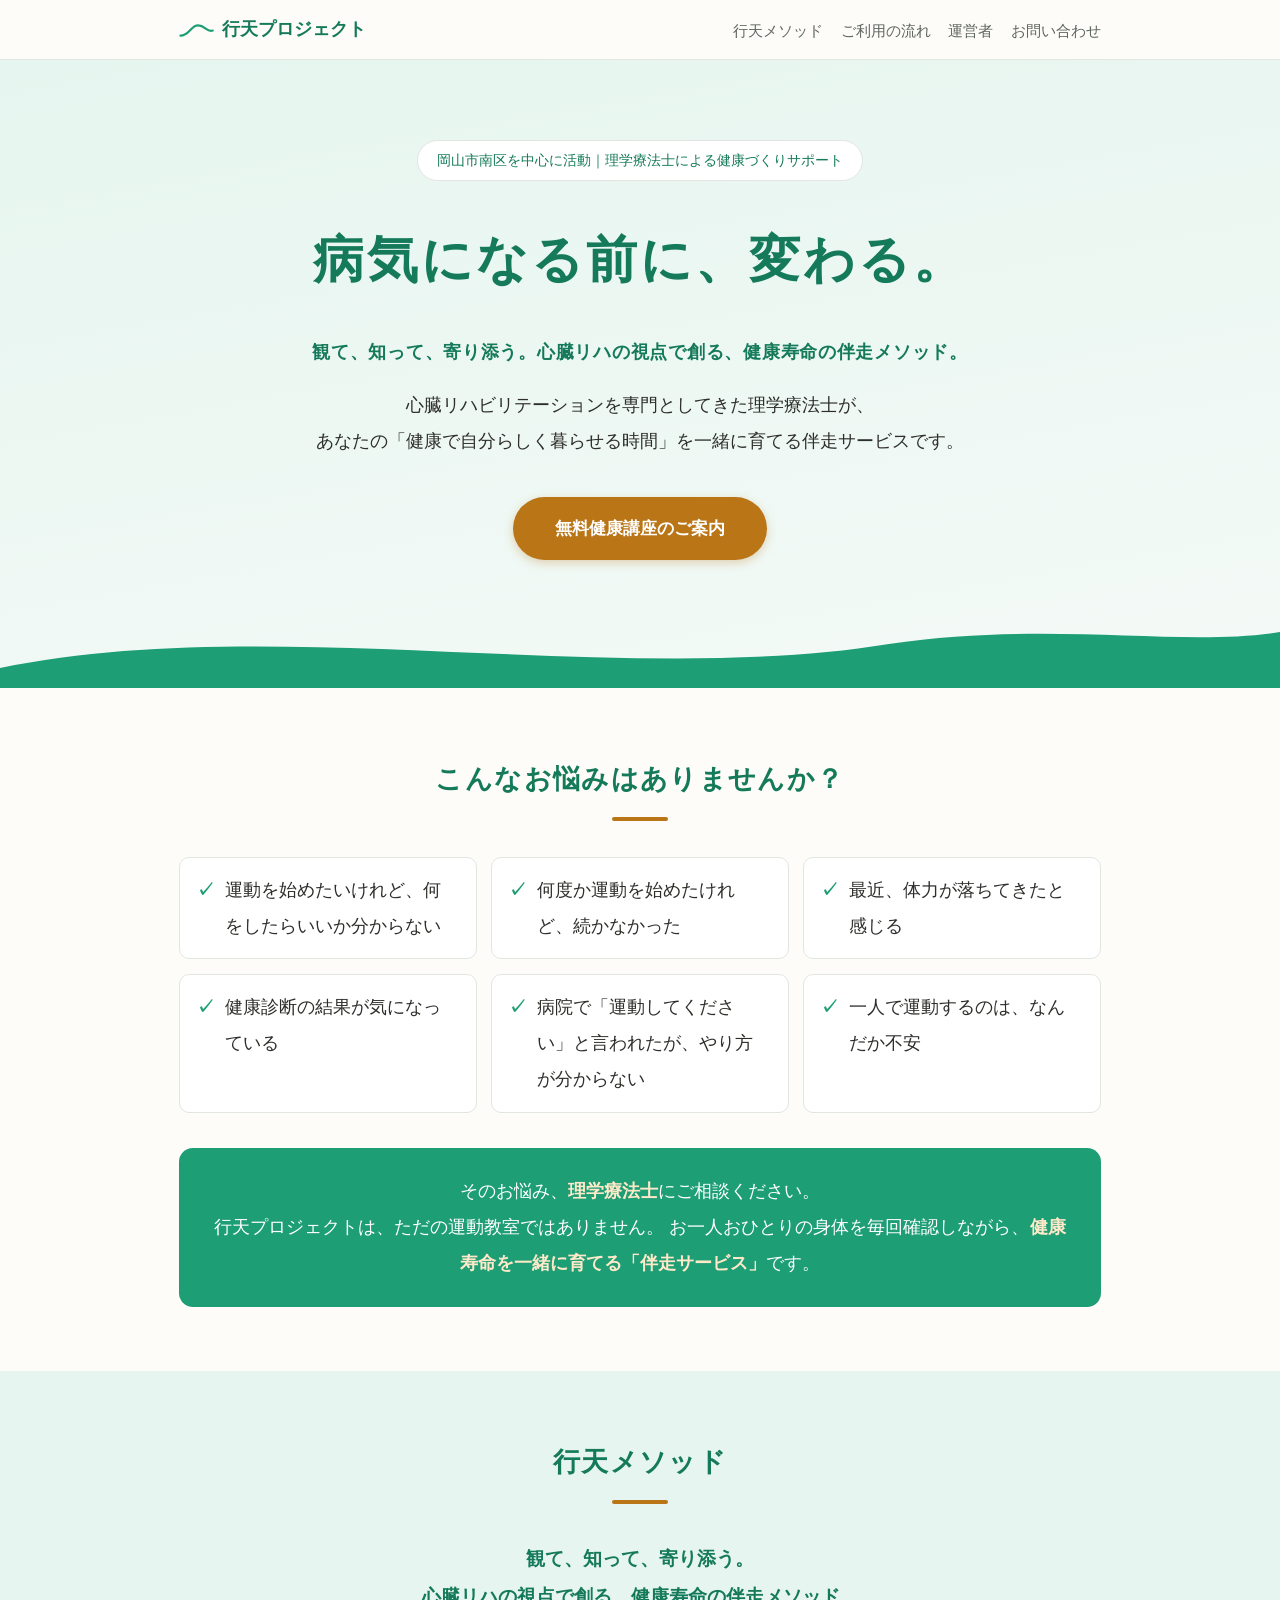
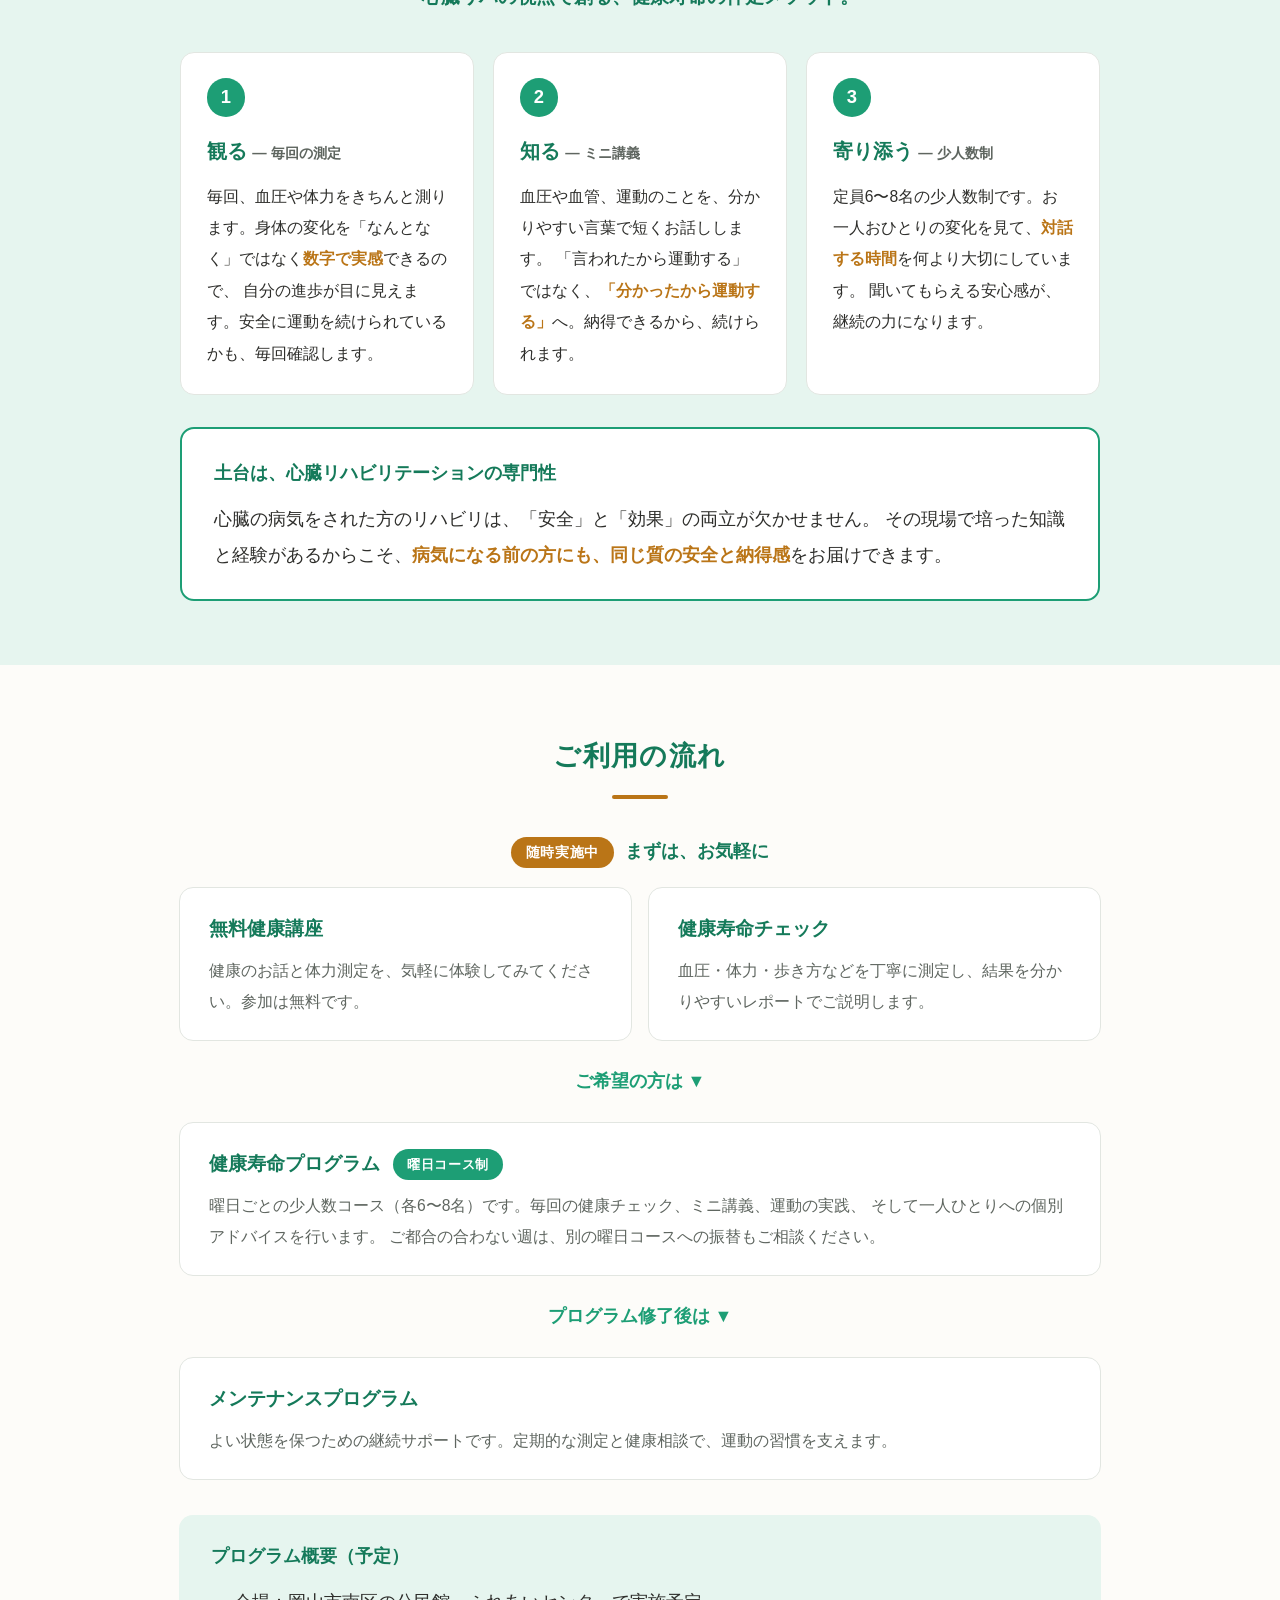
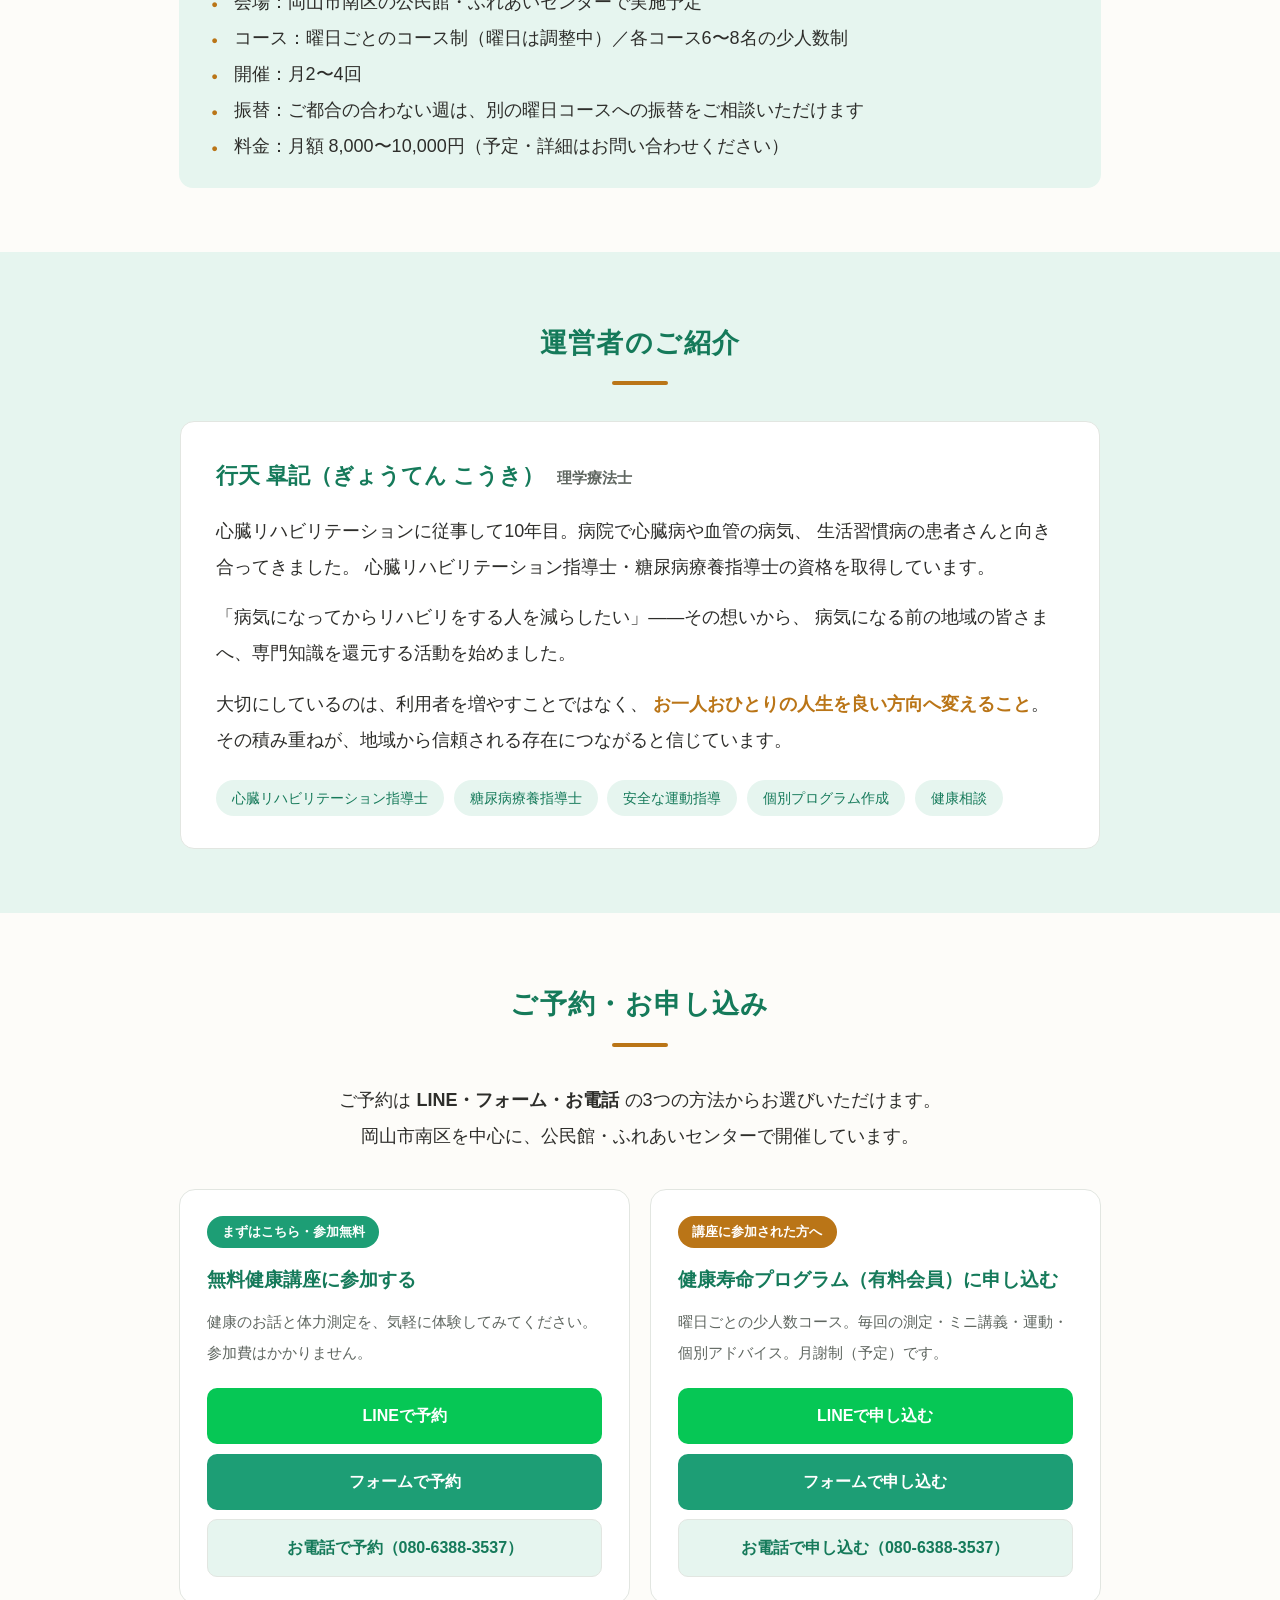
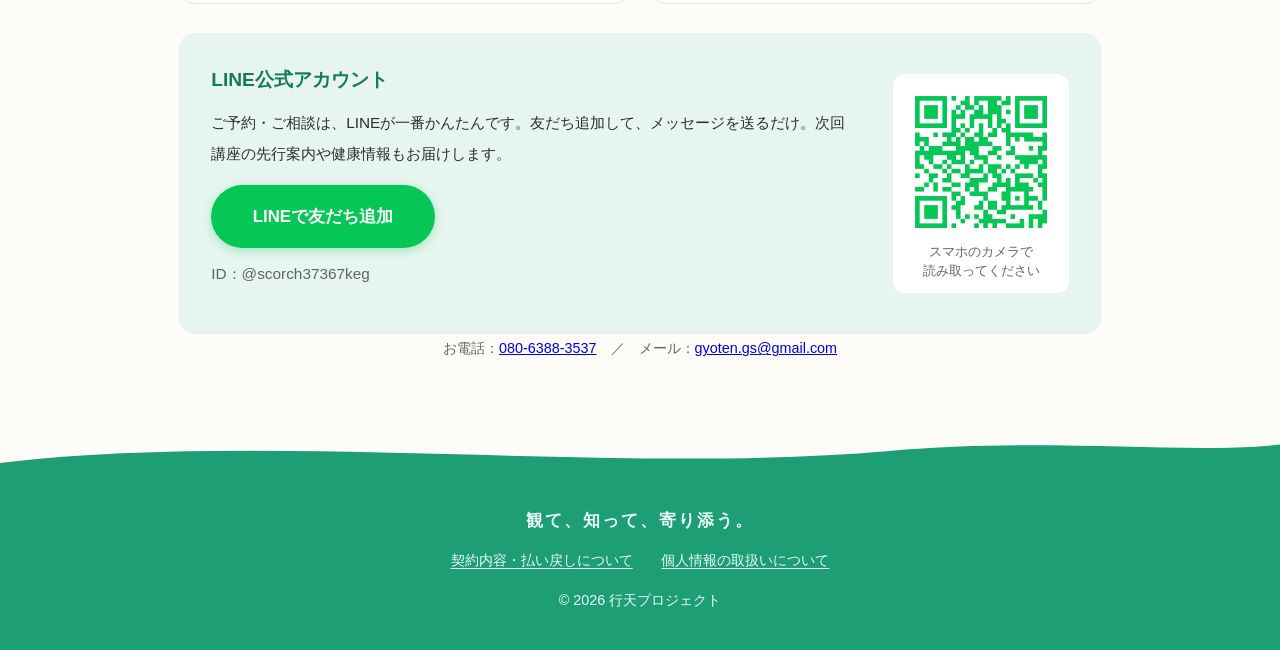
==== commit 7e5f3659: "Activate phone booking buttons with the confirmed number Co-Authored-By: Claude Fable 5 <noreply@ant" ====
--- a/index.html
+++ b/index.html
@@ -181,7 +181,7 @@
           <div class="method-btns">
             <a class="mbtn line" href="https://line.me/R/ti/p/@scorch37367keg" target="_blank" rel="noopener">LINEで予約</a>
             <a class="mbtn form" href="https://docs.google.com/forms/d/e/1FAIpQLSeQaxAKzfFeBXzYcHkHku25ovrLlPpBAjd2YTcD9rqlJi0O8Q/viewform" target="_blank" rel="noopener">フォームで予約</a>
-            <span class="mbtn tel disabled">お電話（準備中）</span>
+            <a class="mbtn tel" href="tel:08063883537">お電話で予約（080-6388-3537）</a>
           </div>
         </article>
 
@@ -192,7 +192,7 @@
           <div class="method-btns">
             <a class="mbtn line" href="https://line.me/R/ti/p/@scorch37367keg" target="_blank" rel="noopener">LINEで申し込む</a>
             <a class="mbtn form" href="https://docs.google.com/forms/d/e/1FAIpQLSeQaxAKzfFeBXzYcHkHku25ovrLlPpBAjd2YTcD9rqlJi0O8Q/viewform" target="_blank" rel="noopener">フォームで申し込む</a>
-            <span class="mbtn tel disabled">お電話（準備中）</span>
+            <a class="mbtn tel" href="tel:08063883537">お電話で申し込む（080-6388-3537）</a>
           </div>
         </article>
       </div>
@@ -211,8 +211,7 @@
       </div>
 
       <p class="contact-note">
-        メールでのお問い合わせは <a href="mailto:gyoten.gs@gmail.com">gyoten.gs@gmail.com</a> へ。<br>
-        ※ お電話での受付は、準備が整い次第ご案内します。
+        お電話：<a href="tel:08063883537">080-6388-3537</a>　／　メール：<a href="mailto:gyoten.gs@gmail.com">gyoten.gs@gmail.com</a>
       </p>
     </section>
   </main>
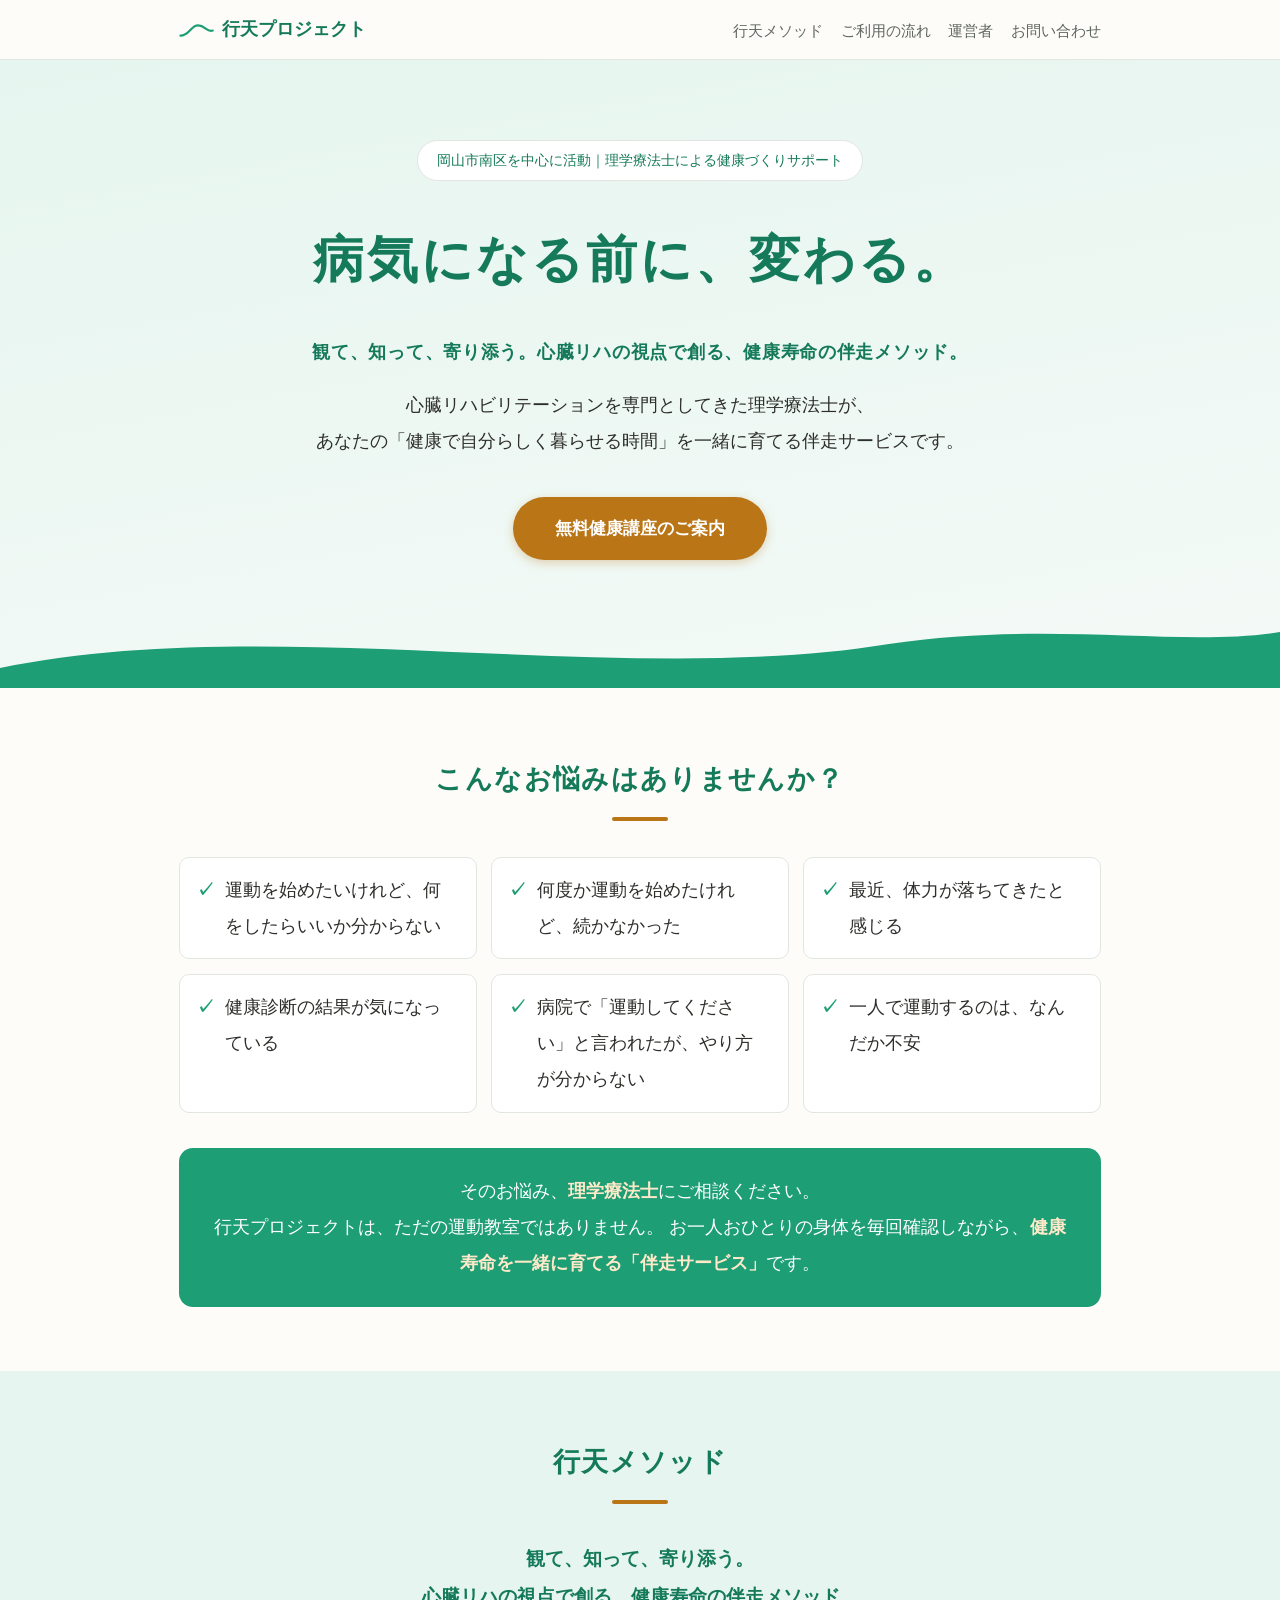
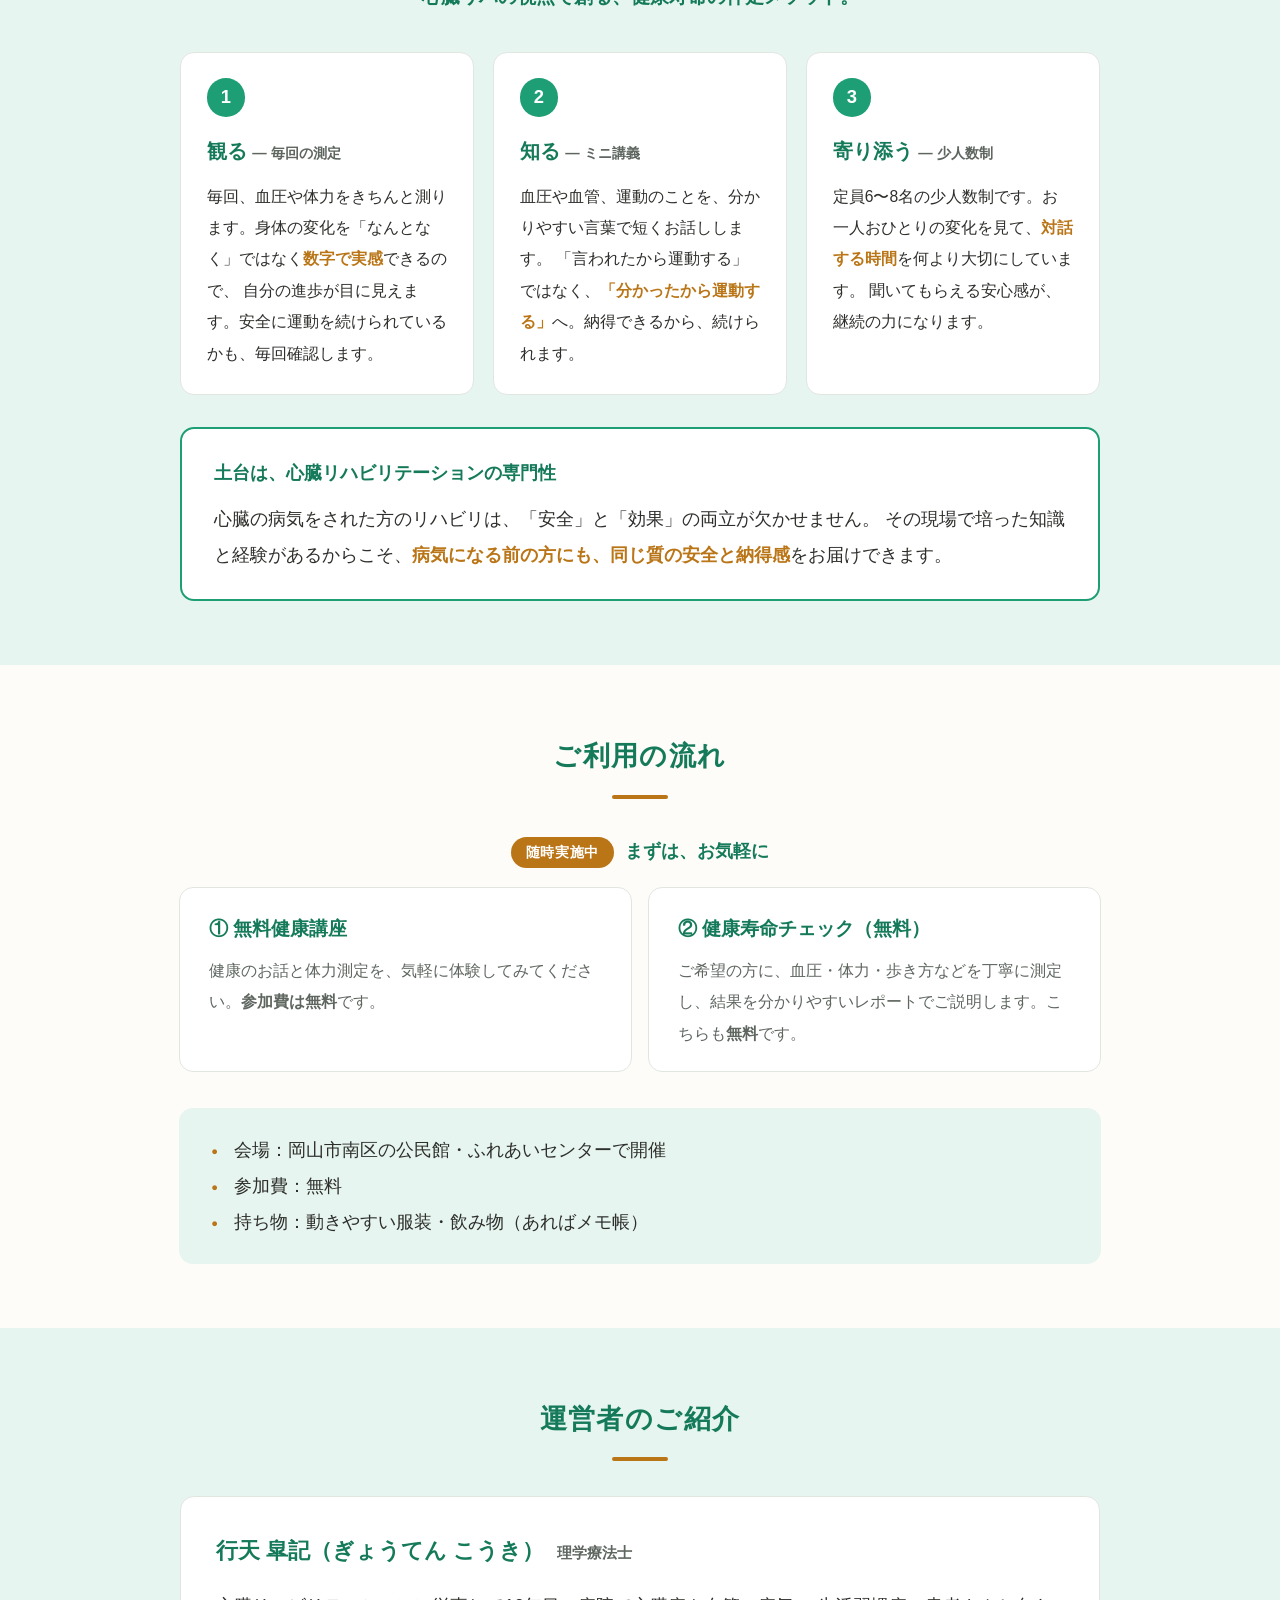
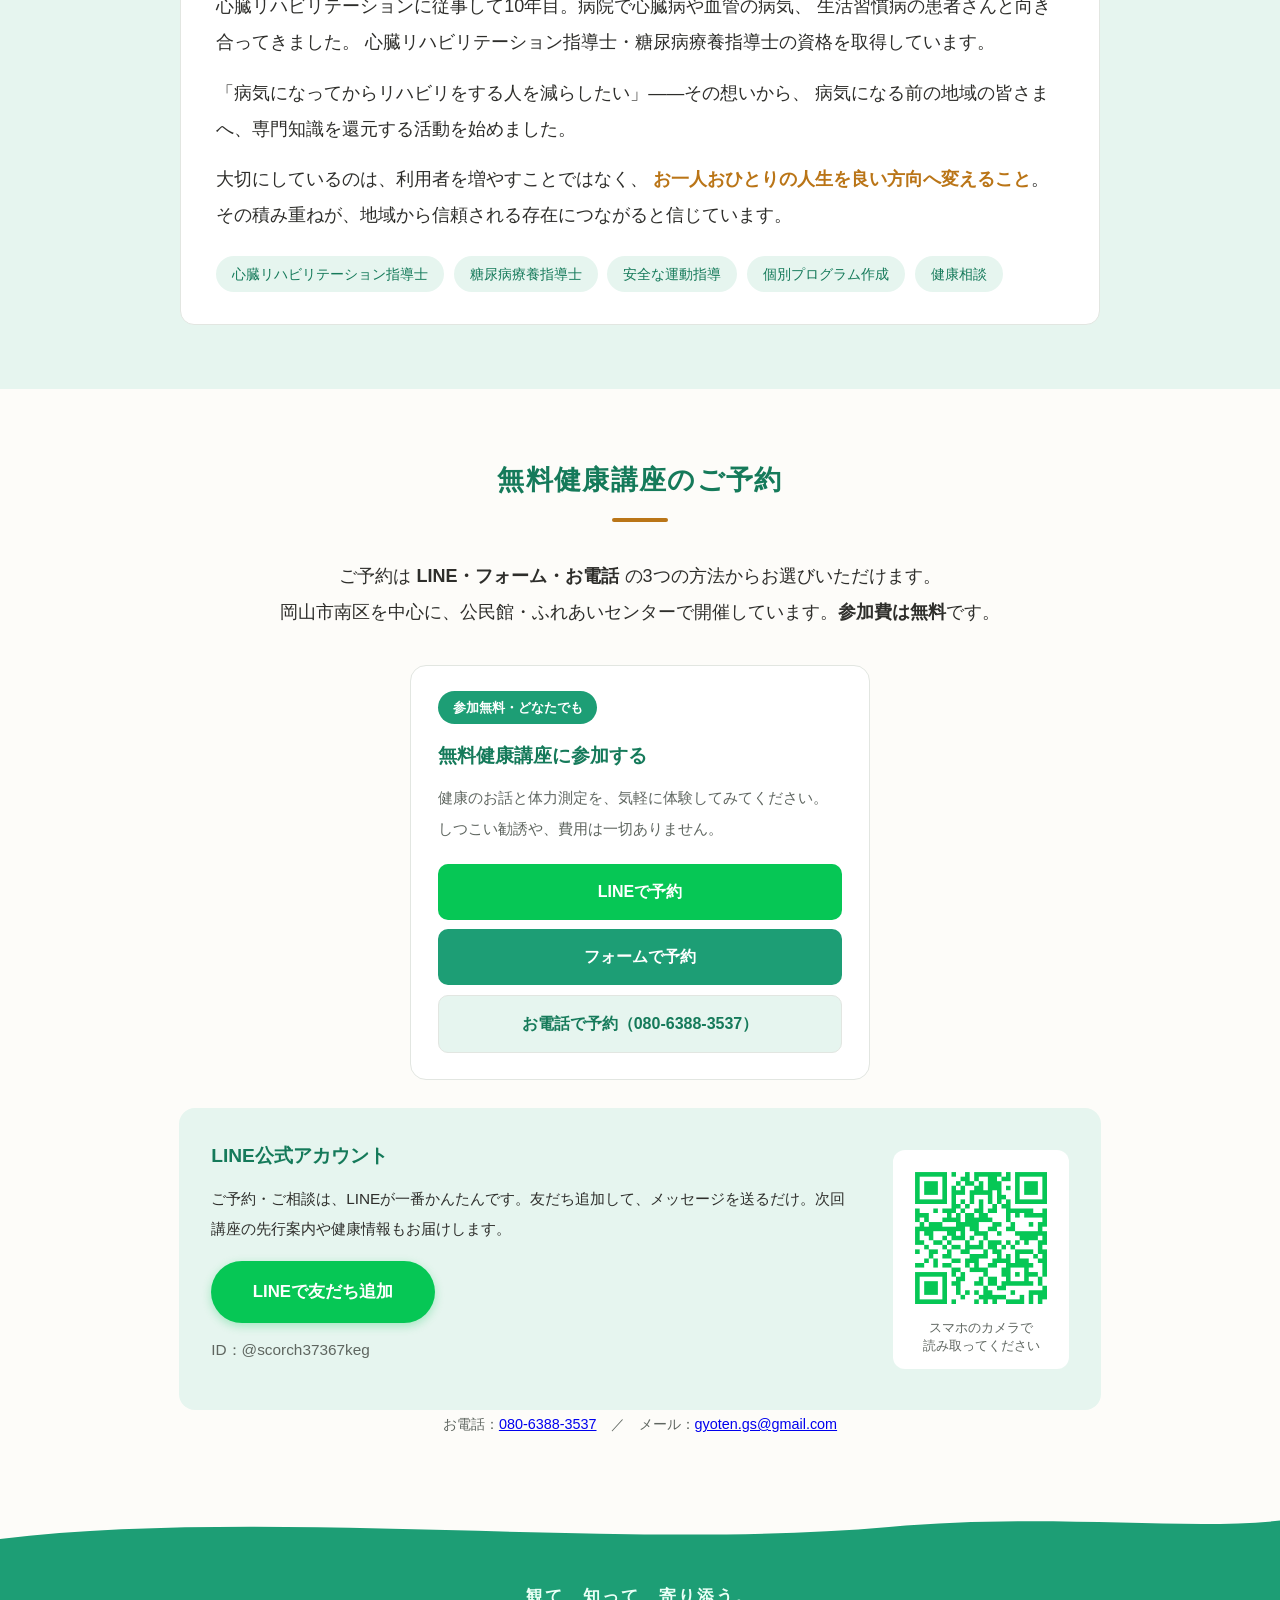
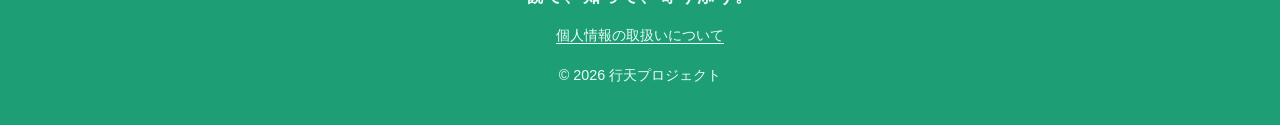
==== commit 18694d06: "Focus site on free seminar; remove paid program for now Drop the paid program card, weekday-course f" ====
--- a/index.html
+++ b/index.html
@@ -104,36 +104,19 @@
       <p class="flow-label"><span class="badge-now">随時実施中</span>まずは、お気軽に</p>
       <div class="entry-cards">
         <article class="flow-card">
-          <h3>無料健康講座</h3>
-          <p>健康のお話と体力測定を、気軽に体験してみてください。参加は無料です。</p>
+          <h3>① 無料健康講座</h3>
+          <p>健康のお話と体力測定を、気軽に体験してみてください。<strong>参加費は無料</strong>です。</p>
         </article>
         <article class="flow-card">
-          <h3>健康寿命チェック</h3>
-          <p>血圧・体力・歩き方などを丁寧に測定し、結果を分かりやすいレポートでご説明します。</p>
-        </article>
-      </div>
-      <p class="flow-arrow">ご希望の方は ▼</p>
-      <article class="flow-card">
-        <h3>健康寿命プログラム <span class="badge-course">曜日コース制</span></h3>
-        <p>
-          曜日ごとの少人数コース（各6〜8名）です。毎回の健康チェック、ミニ講義、運動の実践、
-          そして一人ひとりへの個別アドバイスを行います。
-          ご都合の合わない週は、別の曜日コースへの振替もご相談ください。
-        </p>
-      </article>
-      <p class="flow-arrow">プログラム修了後は ▼</p>
-      <article class="flow-card">
-        <h3>メンテナンスプログラム</h3>
-        <p>よい状態を保つための継続サポートです。定期的な測定と健康相談で、運動の習慣を支えます。</p>
-      </article>
+          <h3>② 健康寿命チェック（無料）</h3>
+          <p>ご希望の方に、血圧・体力・歩き方などを丁寧に測定し、結果を分かりやすいレポートでご説明します。こちらも<strong>無料</strong>です。</p>
+        </article>
+      </div>
       <div class="program-note">
-        <h3>プログラム概要（予定）</h3>
         <ul>
-          <li>会場：岡山市南区の公民館・ふれあいセンターで実施予定</li>
-          <li>コース：曜日ごとのコース制（曜日は調整中）／各コース6〜8名の少人数制</li>
-          <li>開催：月2〜4回</li>
-          <li>振替：ご都合の合わない週は、別の曜日コースへの振替をご相談いただけます</li>
-          <li>料金：月額 8,000〜10,000円（予定・詳細はお問い合わせください）</li>
+          <li>会場：岡山市南区の公民館・ふれあいセンターで開催</li>
+          <li>参加費：無料</li>
+          <li>持ち物：動きやすい服装・飲み物（あればメモ帳）</li>
         </ul>
       </div>
     </section>
@@ -167,32 +150,21 @@
     </section>
 
     <section id="contact" class="section">
-      <h2>ご予約・お申し込み</h2>
+      <h2>無料健康講座のご予約</h2>
       <p style="text-align:center">
         ご予約は <strong>LINE・フォーム・お電話</strong> の3つの方法からお選びいただけます。<br>
-        岡山市南区を中心に、公民館・ふれあいセンターで開催しています。
+        岡山市南区を中心に、公民館・ふれあいセンターで開催しています。<strong>参加費は無料</strong>です。
       </p>
 
-      <div class="reserve-grid">
+      <div class="reserve-grid reserve-single">
         <article class="reserve-card">
-          <span class="rc-badge free">まずはこちら・参加無料</span>
+          <span class="rc-badge free">参加無料・どなたでも</span>
           <h3>無料健康講座に参加する</h3>
-          <p>健康のお話と体力測定を、気軽に体験してみてください。参加費はかかりません。</p>
+          <p>健康のお話と体力測定を、気軽に体験してみてください。しつこい勧誘や、費用は一切ありません。</p>
           <div class="method-btns">
             <a class="mbtn line" href="https://line.me/R/ti/p/@scorch37367keg" target="_blank" rel="noopener">LINEで予約</a>
             <a class="mbtn form" href="https://docs.google.com/forms/d/e/1FAIpQLSeQaxAKzfFeBXzYcHkHku25ovrLlPpBAjd2YTcD9rqlJi0O8Q/viewform" target="_blank" rel="noopener">フォームで予約</a>
             <a class="mbtn tel" href="tel:08063883537">お電話で予約（080-6388-3537）</a>
-          </div>
-        </article>
-
-        <article class="reserve-card">
-          <span class="rc-badge paid">講座に参加された方へ</span>
-          <h3>健康寿命プログラム（有料会員）に申し込む</h3>
-          <p>曜日ごとの少人数コース。毎回の測定・ミニ講義・運動・個別アドバイス。月謝制（予定）です。</p>
-          <div class="method-btns">
-            <a class="mbtn line" href="https://line.me/R/ti/p/@scorch37367keg" target="_blank" rel="noopener">LINEで申し込む</a>
-            <a class="mbtn form" href="https://docs.google.com/forms/d/e/1FAIpQLSeQaxAKzfFeBXzYcHkHku25ovrLlPpBAjd2YTcD9rqlJi0O8Q/viewform" target="_blank" rel="noopener">フォームで申し込む</a>
-            <a class="mbtn tel" href="tel:08063883537">お電話で申し込む（080-6388-3537）</a>
           </div>
         </article>
       </div>
@@ -223,7 +195,6 @@
     <div class="footer-inner">
       <p class="footer-copy">観て、知って、寄り添う。</p>
       <ul class="footer-links">
-        <li><a href="policy.html#refund">契約内容・払い戻しについて</a></li>
         <li><a href="policy.html#privacy">個人情報の取扱いについて</a></li>
       </ul>
       <p>&copy; 2026 行天プロジェクト</p>
--- a/style.css
+++ b/style.css
@@ -462,6 +462,12 @@
   text-align: left;
 }
 
+.reserve-single {
+  max-width: 460px;
+  margin-left: auto;
+  margin-right: auto;
+}
+
 .reserve-card {
   background: var(--card-bg);
   border: 1px solid var(--border);
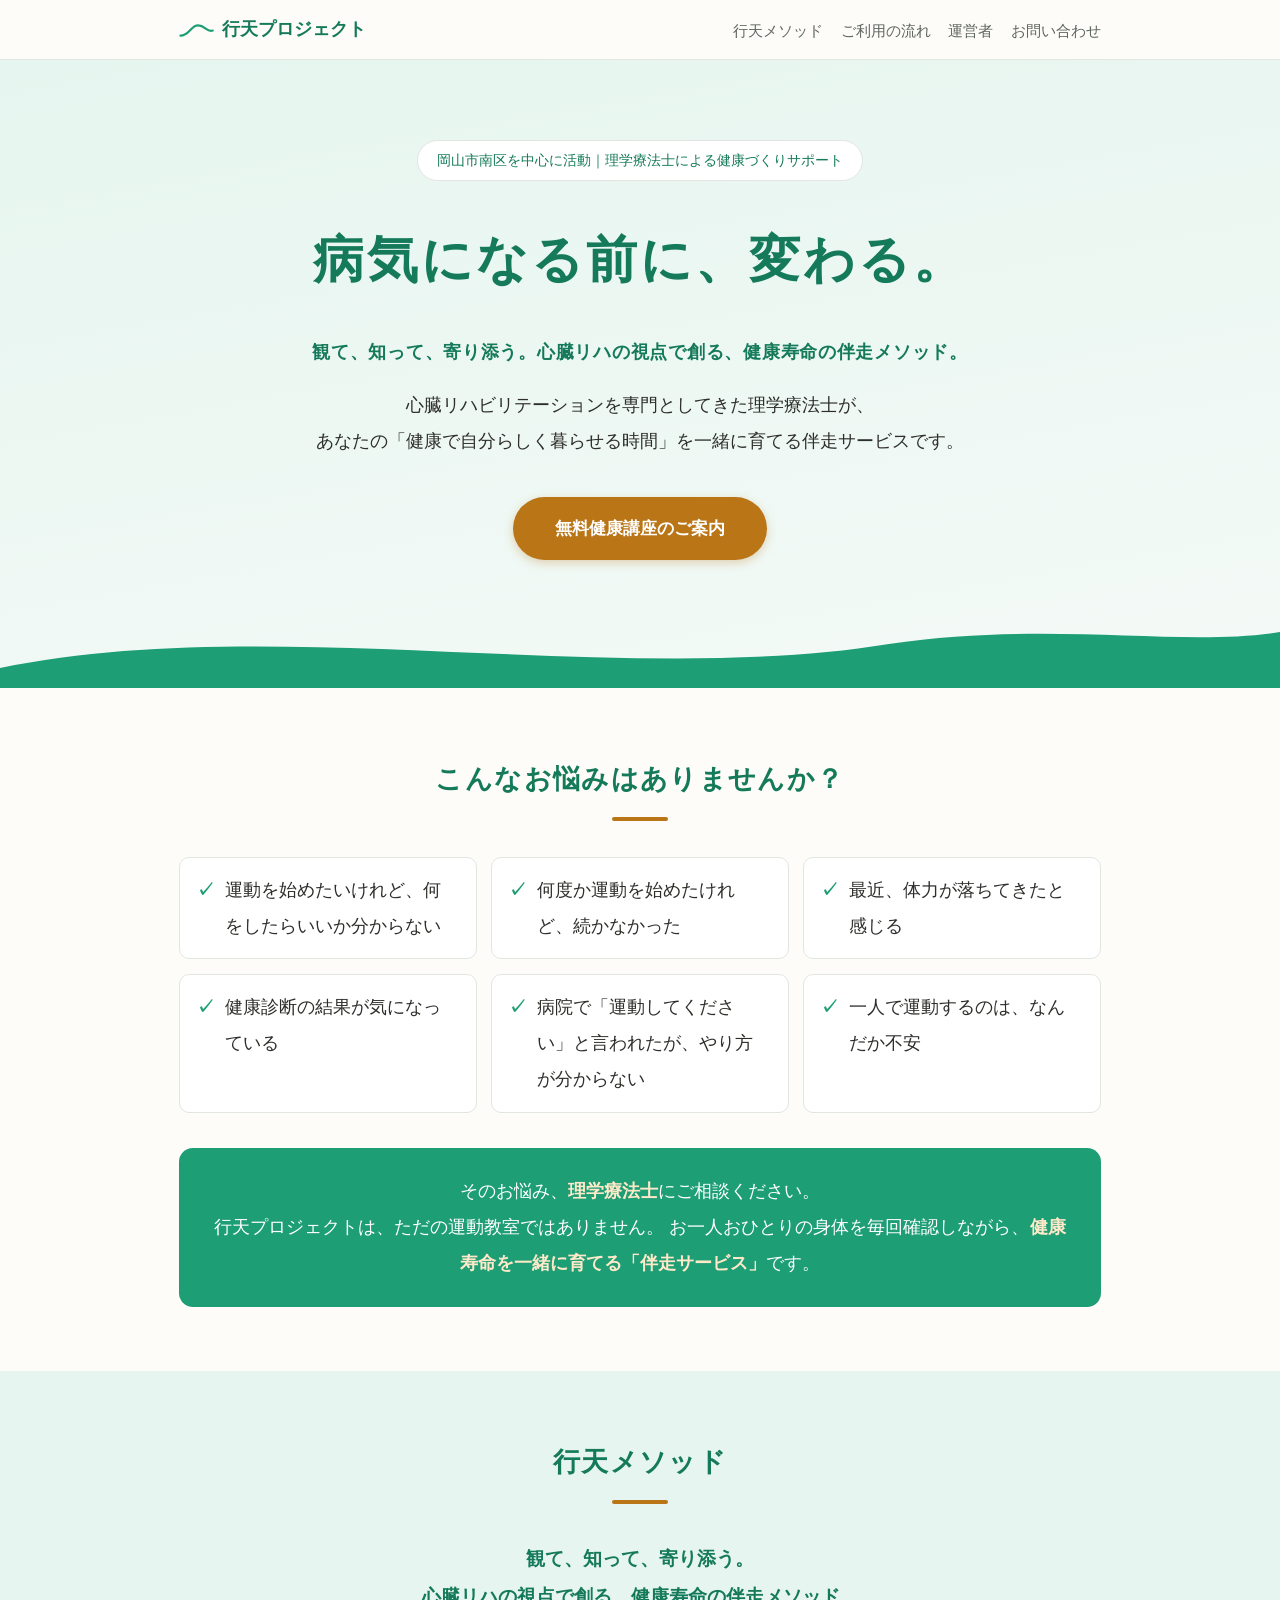
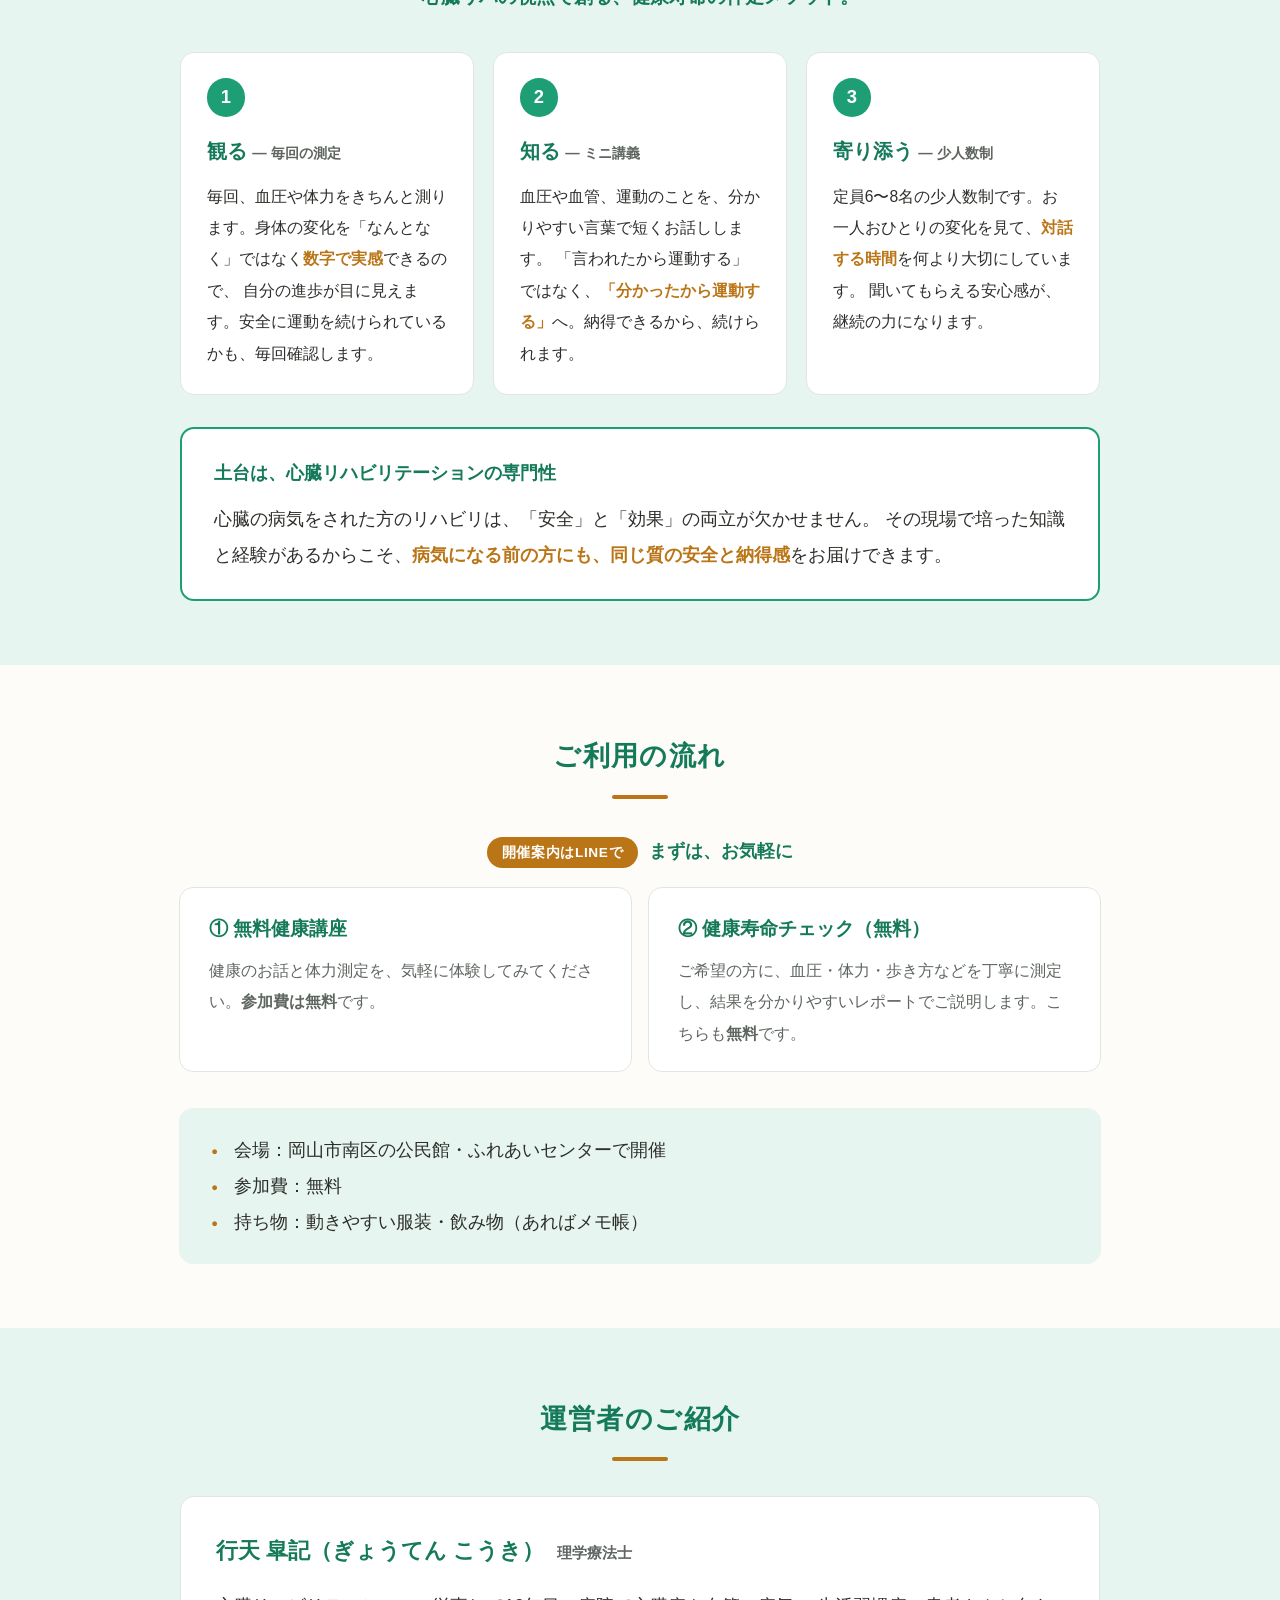
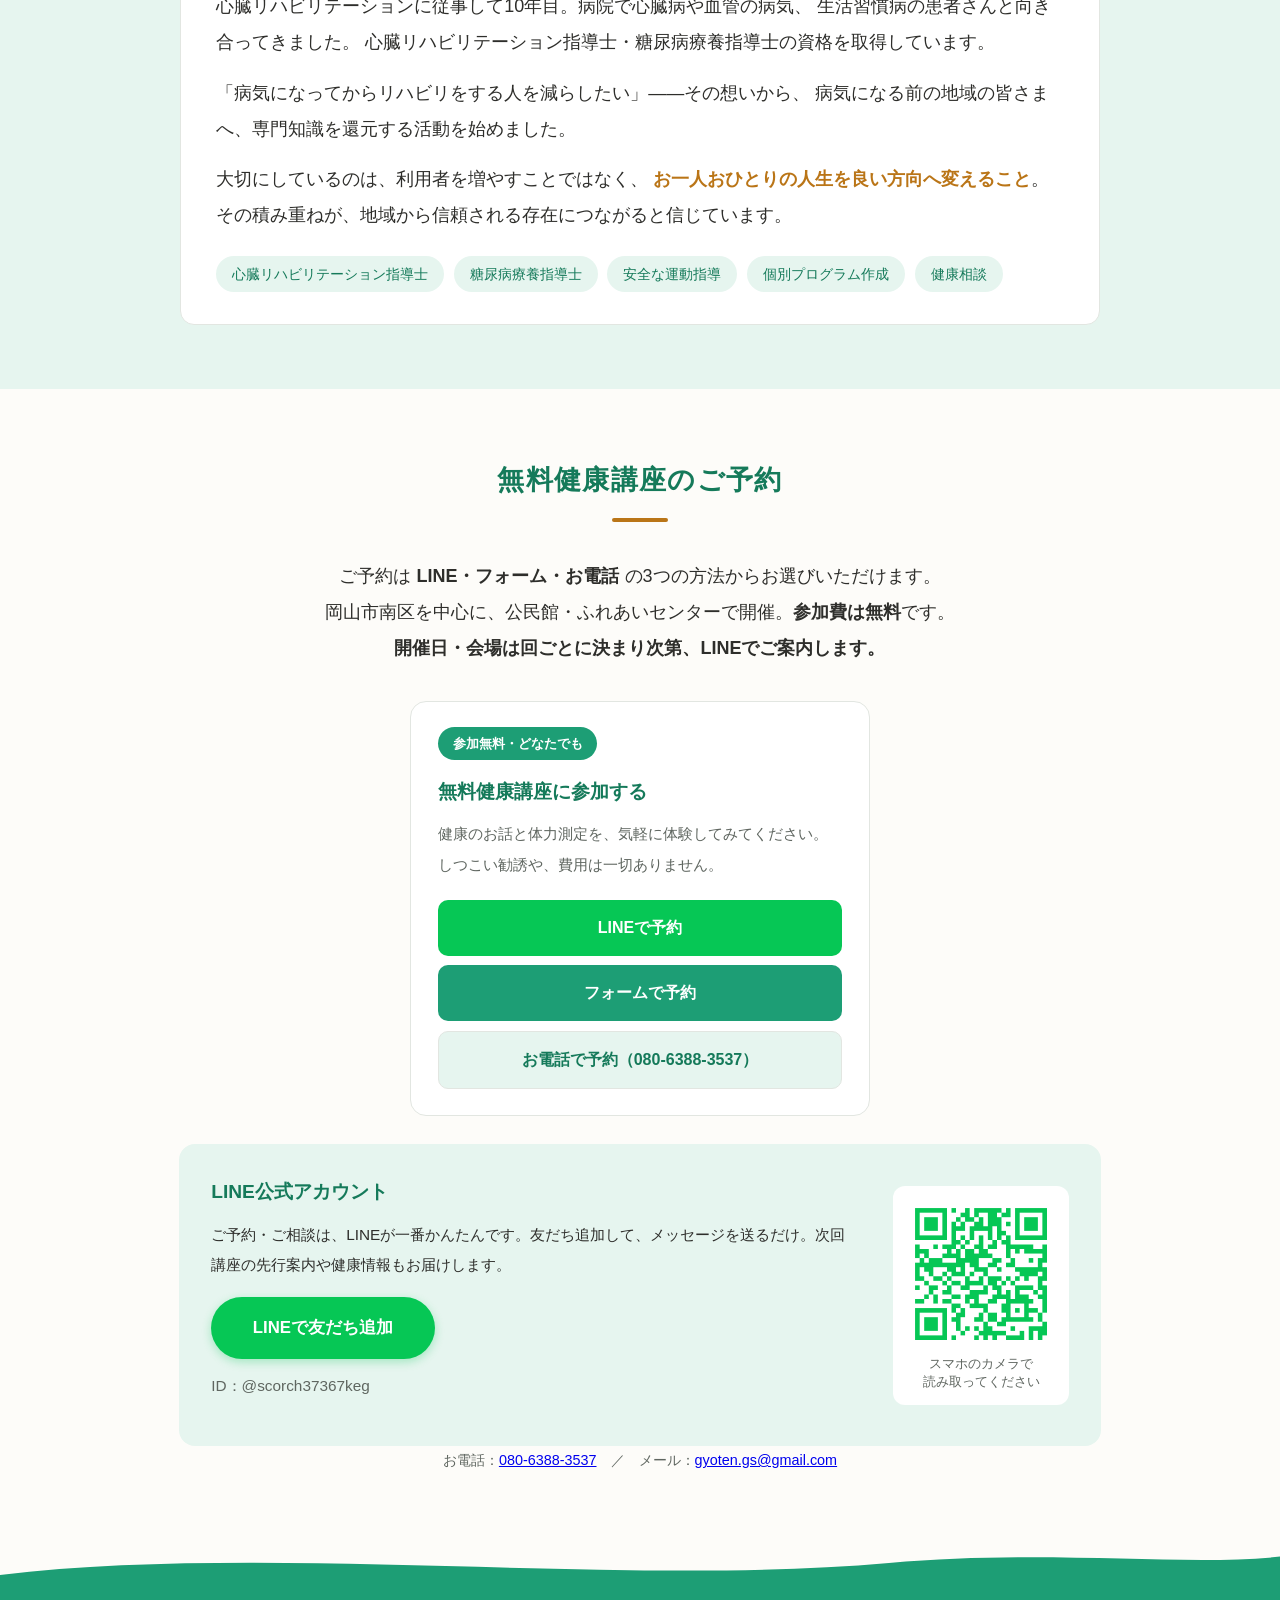
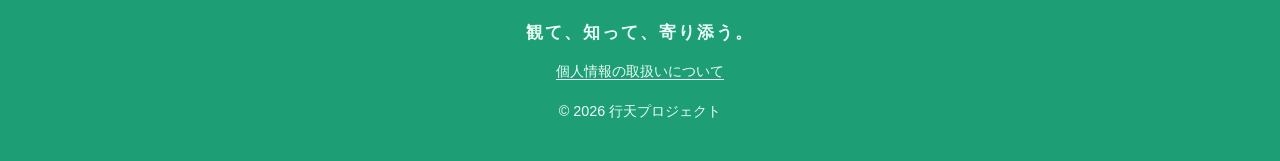
==== commit 706fb140: "Clarify that seminar dates/venues are announced via LINE each time Co-Authored-By: Claude Fable 5 <n" ====
--- a/index.html
+++ b/index.html
@@ -101,7 +101,7 @@
 
     <section id="flow" class="section">
       <h2>ご利用の流れ</h2>
-      <p class="flow-label"><span class="badge-now">随時実施中</span>まずは、お気軽に</p>
+      <p class="flow-label"><span class="badge-now">開催案内はLINEで</span>まずは、お気軽に</p>
       <div class="entry-cards">
         <article class="flow-card">
           <h3>① 無料健康講座</h3>
@@ -153,7 +153,8 @@
       <h2>無料健康講座のご予約</h2>
       <p style="text-align:center">
         ご予約は <strong>LINE・フォーム・お電話</strong> の3つの方法からお選びいただけます。<br>
-        岡山市南区を中心に、公民館・ふれあいセンターで開催しています。<strong>参加費は無料</strong>です。
+        岡山市南区を中心に、公民館・ふれあいセンターで開催。<strong>参加費は無料</strong>です。<br>
+        <strong>開催日・会場は回ごとに決まり次第、LINEでご案内します。</strong>
       </p>
 
       <div class="reserve-grid reserve-single">
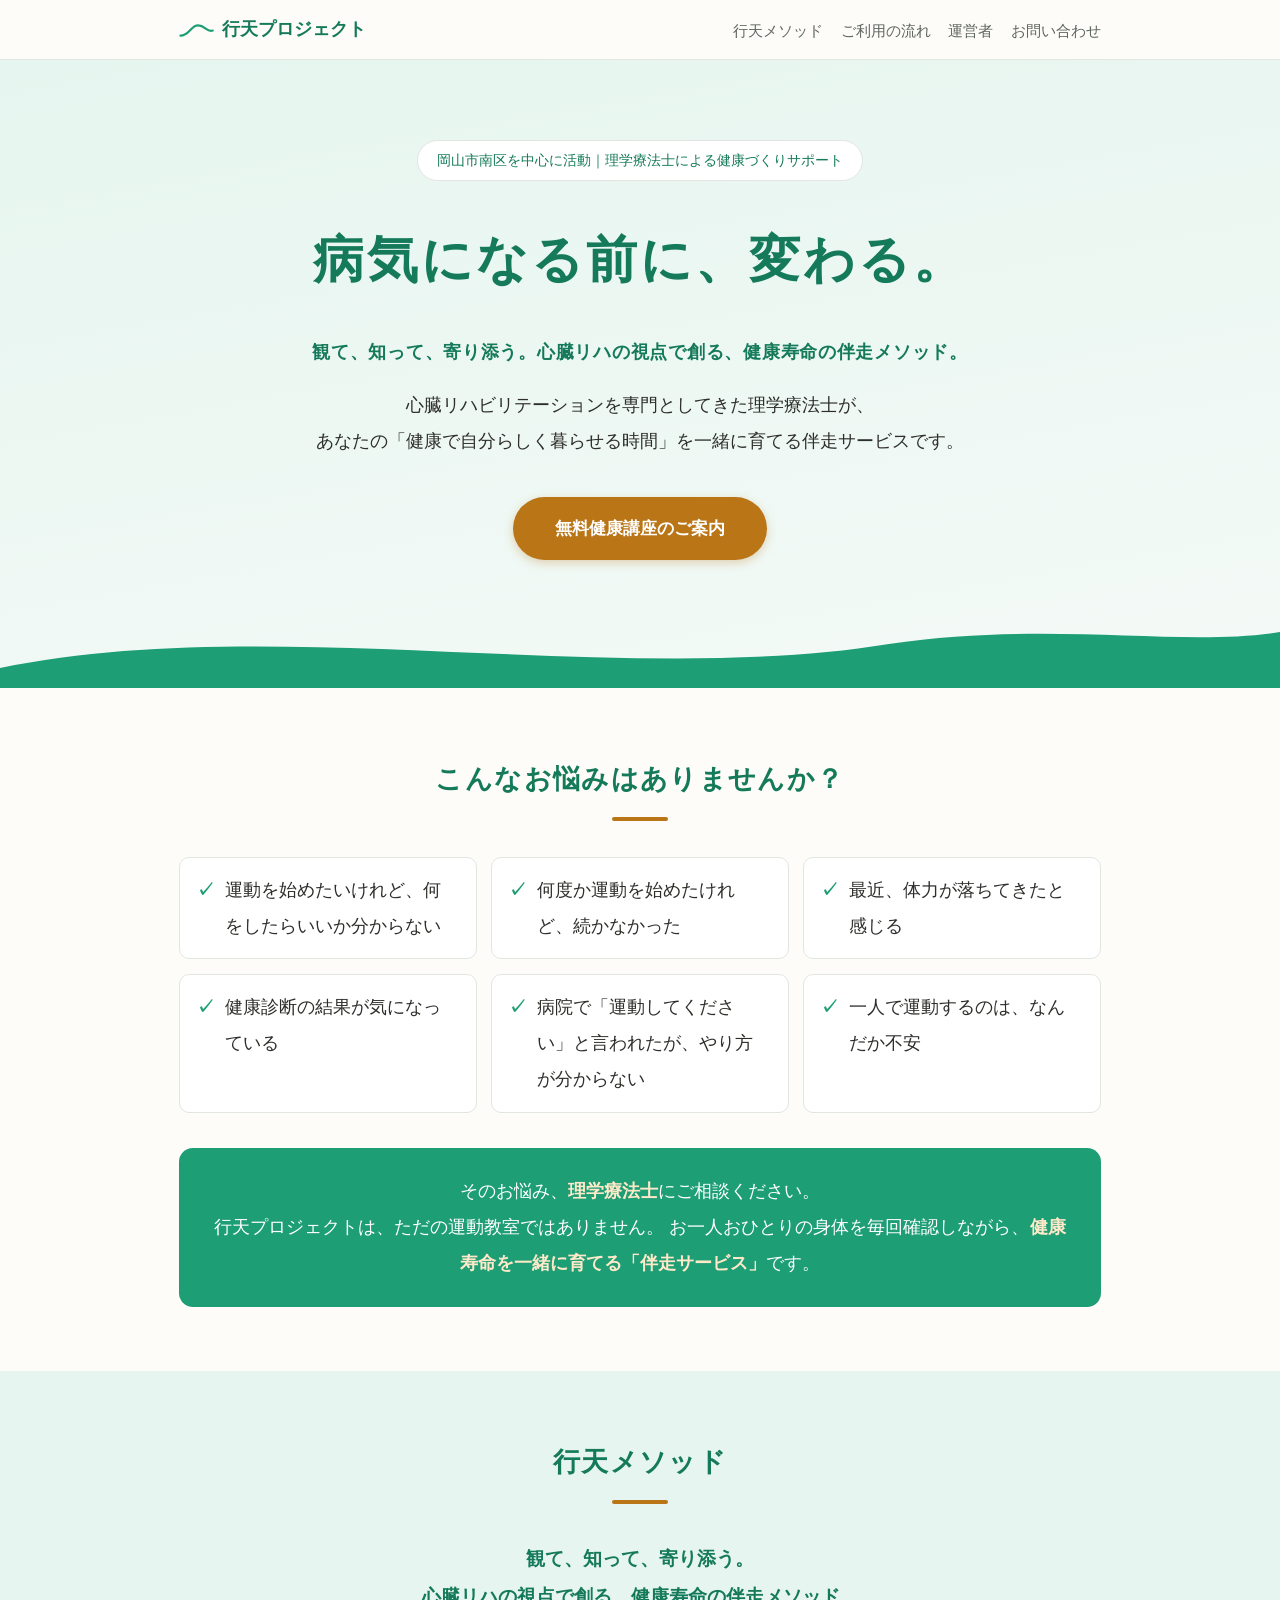
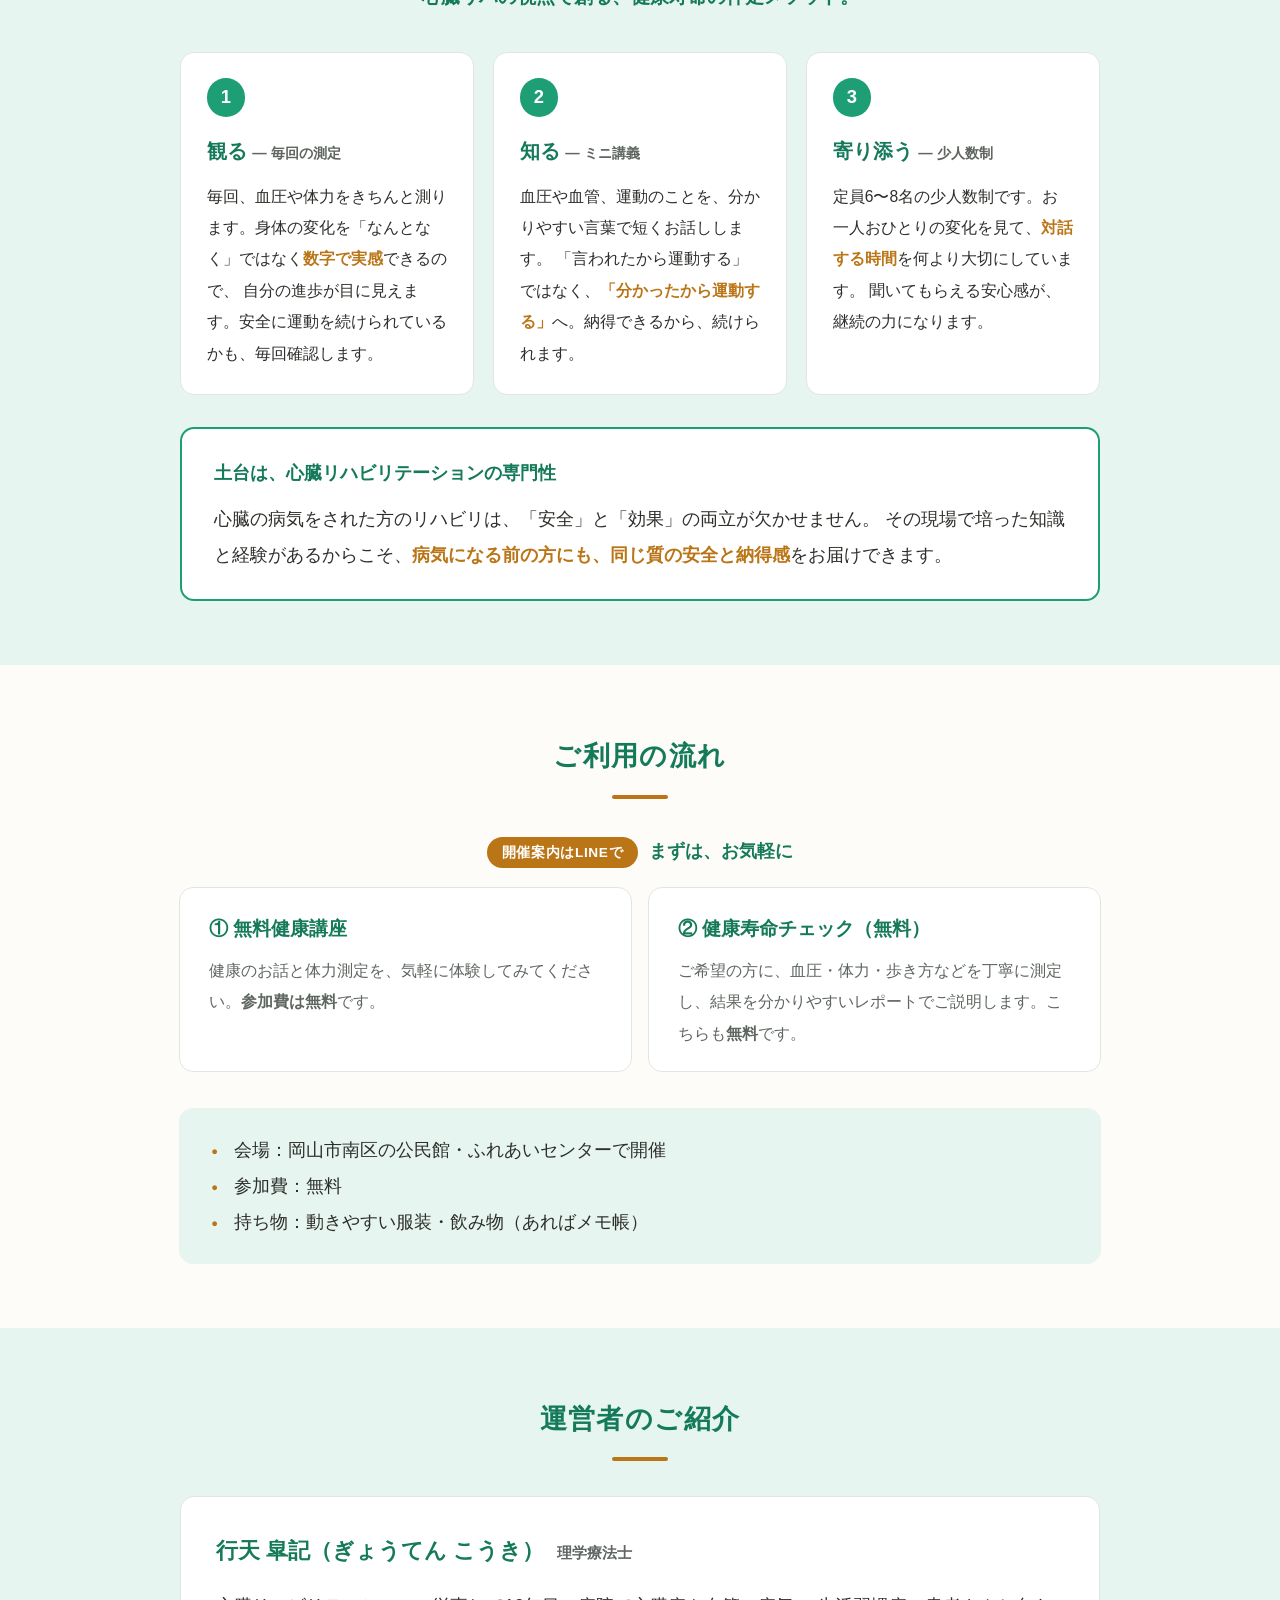
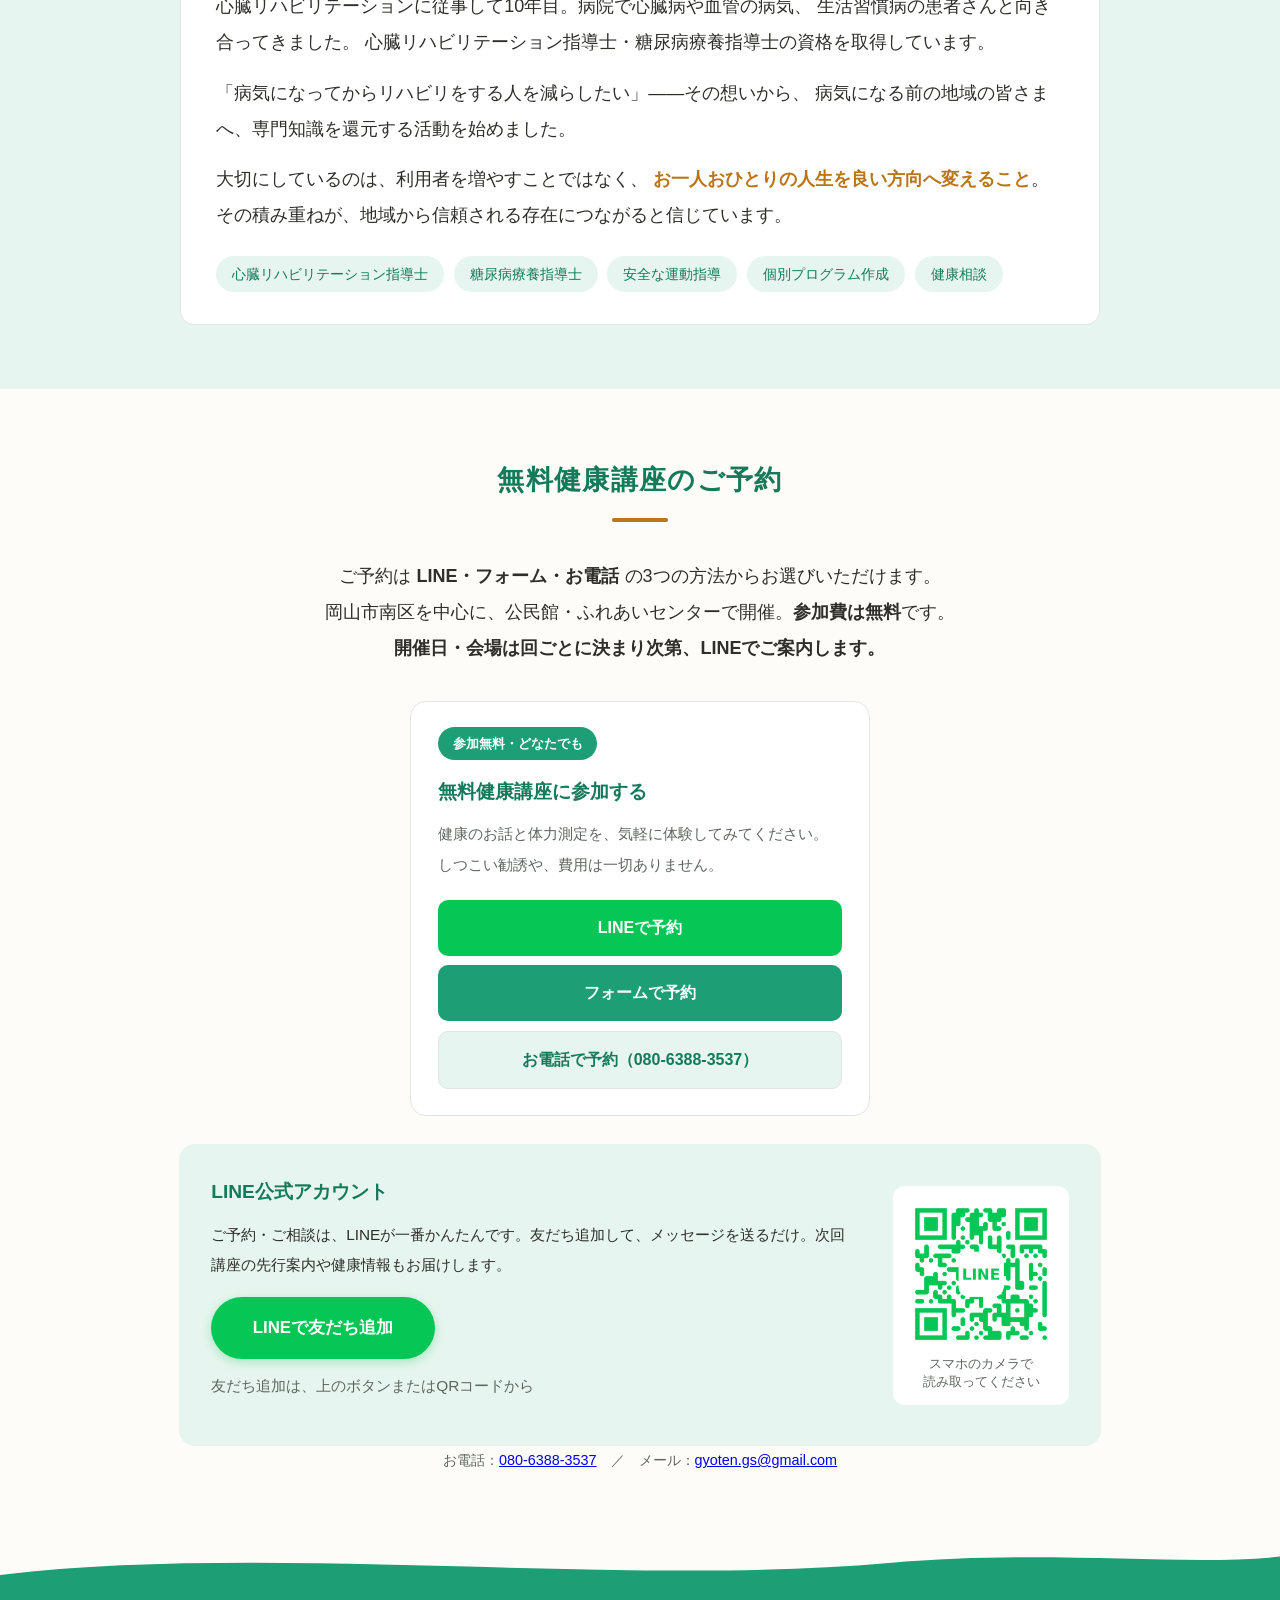
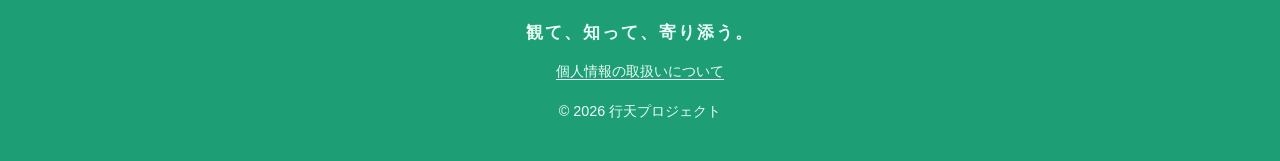
==== commit fb803e2a: "Fix LINE links and QR to the real friend URL (lin.ee/SsaVocu) Replace the placeholder @scorch37367ke" ====
--- a/index.html
+++ b/index.html
@@ -163,7 +163,7 @@
           <h3>無料健康講座に参加する</h3>
           <p>健康のお話と体力測定を、気軽に体験してみてください。しつこい勧誘や、費用は一切ありません。</p>
           <div class="method-btns">
-            <a class="mbtn line" href="https://line.me/R/ti/p/@scorch37367keg" target="_blank" rel="noopener">LINEで予約</a>
+            <a class="mbtn line" href="https://lin.ee/SsaVocu" target="_blank" rel="noopener">LINEで予約</a>
             <a class="mbtn form" href="https://docs.google.com/forms/d/e/1FAIpQLSeQaxAKzfFeBXzYcHkHku25ovrLlPpBAjd2YTcD9rqlJi0O8Q/viewform" target="_blank" rel="noopener">フォームで予約</a>
             <a class="mbtn tel" href="tel:08063883537">お電話で予約（080-6388-3537）</a>
           </div>
@@ -174,8 +174,8 @@
         <div class="line-text">
           <h3>LINE公式アカウント</h3>
           <p>ご予約・ご相談は、LINEが一番かんたんです。友だち追加して、メッセージを送るだけ。次回講座の先行案内や健康情報もお届けします。</p>
-          <a class="btn line-btn" href="https://line.me/R/ti/p/@scorch37367keg" target="_blank" rel="noopener">LINEで友だち追加</a>
-          <p class="line-id">ID：@scorch37367keg</p>
+          <a class="btn line-btn" href="https://lin.ee/SsaVocu" target="_blank" rel="noopener">LINEで友だち追加</a>
+          <p class="line-id">友だち追加は、上のボタンまたはQRコードから</p>
         </div>
         <figure class="qr">
           <img src="images/line-qr.png" alt="LINE公式アカウント 友だち追加QRコード" width="150" height="150">
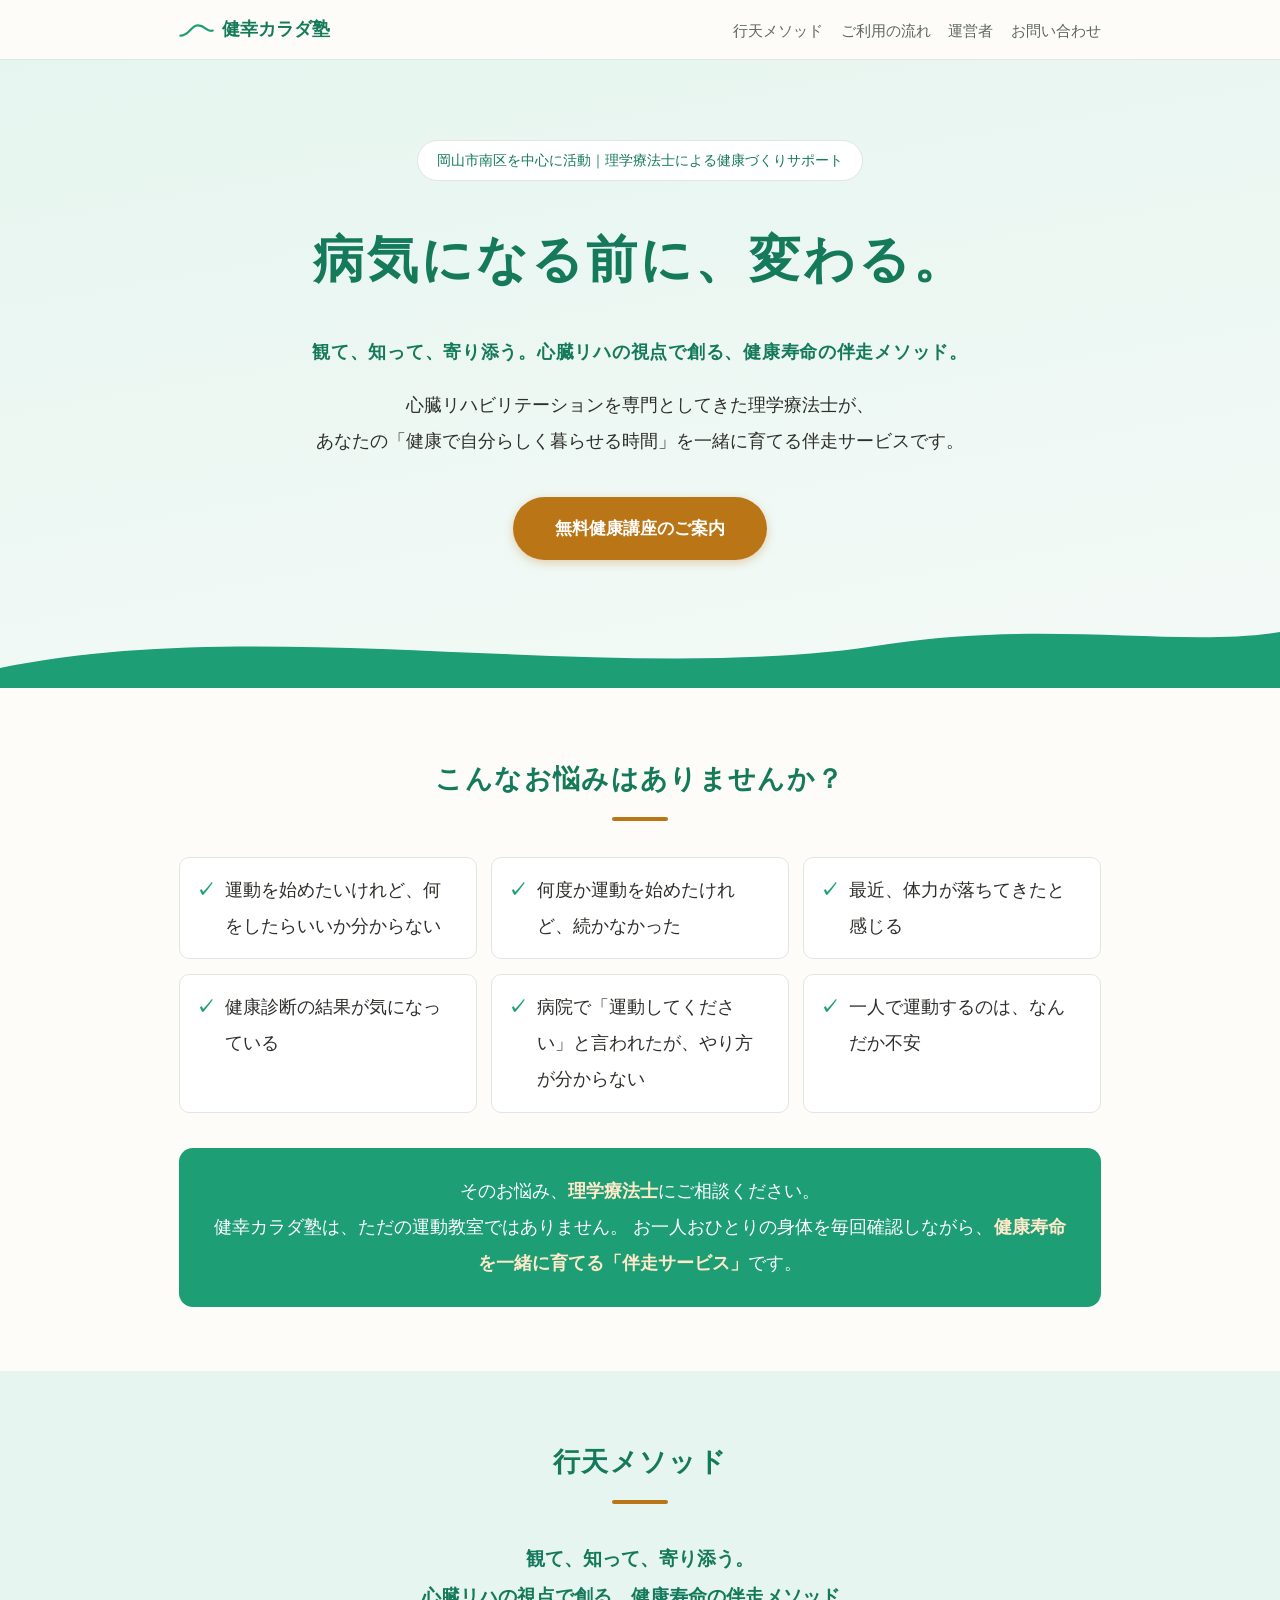
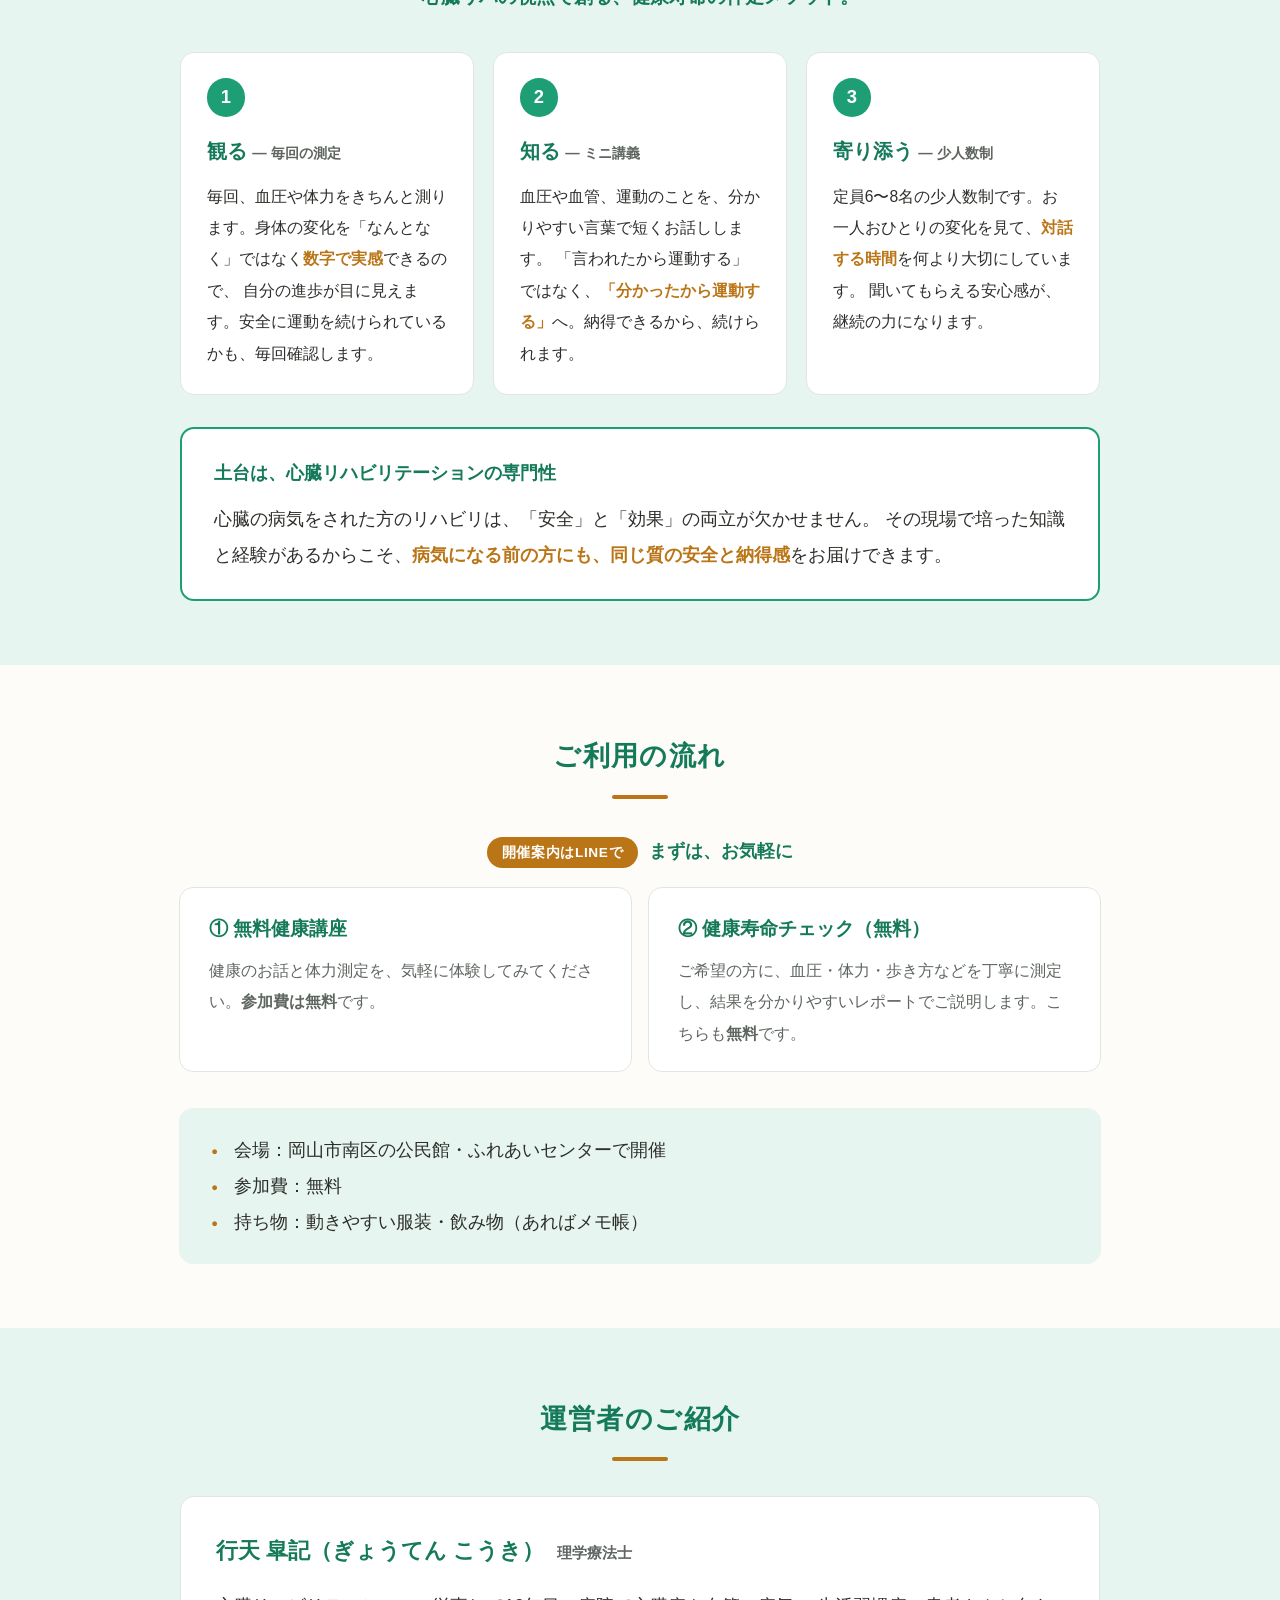
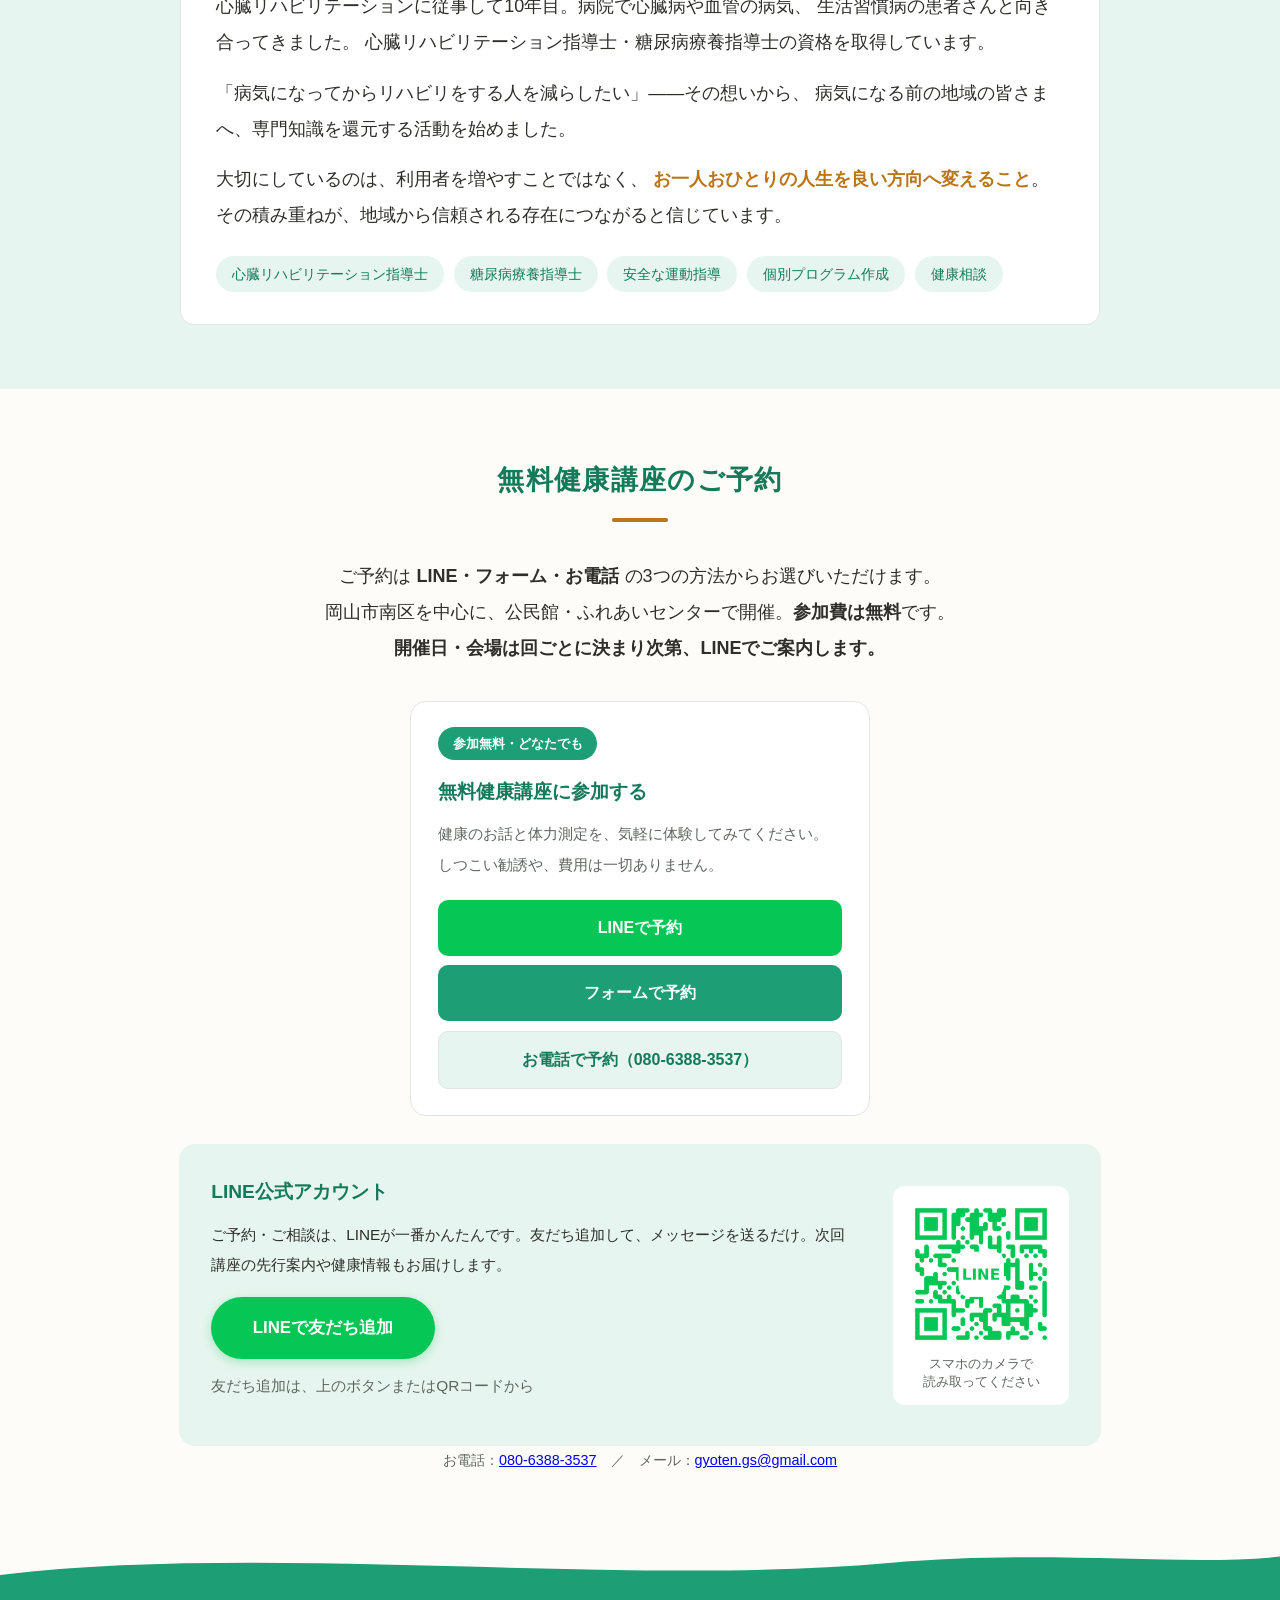
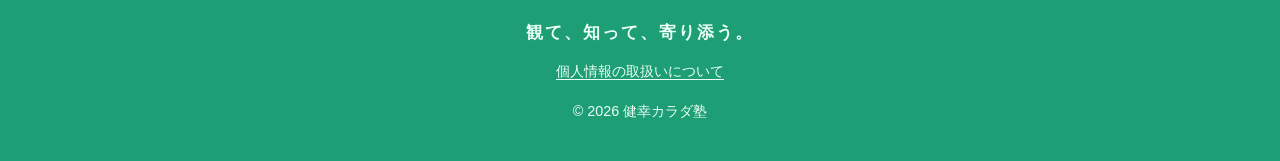
==== commit 97d60b35: "Rename brand from 行天プロジェクト to 健幸カラダ塾 Update the project/brand name across the site, docs, titles, an" ====
--- a/index.html
+++ b/index.html
@@ -3,8 +3,8 @@
 <head>
   <meta charset="UTF-8">
   <meta name="viewport" content="width=device-width, initial-scale=1.0">
-  <meta name="description" content="岡山市南区を中心に活動｜心臓リハビリテーションを専門としてきた理学療法士による、健康寿命の伴走サービス「行天プロジェクト」。病気になる前に、変わる。">
-  <title>行天プロジェクト｜病気になる前に、変わる。</title>
+  <meta name="description" content="岡山市南区を中心に活動｜心臓リハビリテーションを専門としてきた理学療法士による、健康寿命の伴走サービス「健幸カラダ塾」。病気になる前に、変わる。">
+  <title>健幸カラダ塾｜病気になる前に、変わる。</title>
   <link rel="stylesheet" href="style.css">
 </head>
 <body>
@@ -14,7 +14,7 @@
         <svg class="logo-mark" viewBox="0 0 48 24" aria-hidden="true">
           <path d="M2 20 C14 20 16 6 26 6 C36 6 38 16 46 13" fill="none" stroke="currentColor" stroke-width="3" stroke-linecap="round"/>
         </svg>
-        行天プロジェクト
+        健幸カラダ塾
       </a>
       <ul class="nav-links">
         <li><a href="#method">行天メソッド</a></li>
@@ -55,7 +55,7 @@
       <div class="worry-answer">
         <p>
           そのお悩み、<strong>理学療法士</strong>にご相談ください。<br>
-          行天プロジェクトは、ただの運動教室ではありません。
+          健幸カラダ塾は、ただの運動教室ではありません。
           お一人おひとりの身体を毎回確認しながら、<strong>健康寿命を一緒に育てる「伴走サービス」</strong>です。
         </p>
       </div>
@@ -198,7 +198,7 @@
       <ul class="footer-links">
         <li><a href="policy.html#privacy">個人情報の取扱いについて</a></li>
       </ul>
-      <p>&copy; 2026 行天プロジェクト</p>
+      <p>&copy; 2026 健幸カラダ塾</p>
     </div>
   </footer>
 </body>
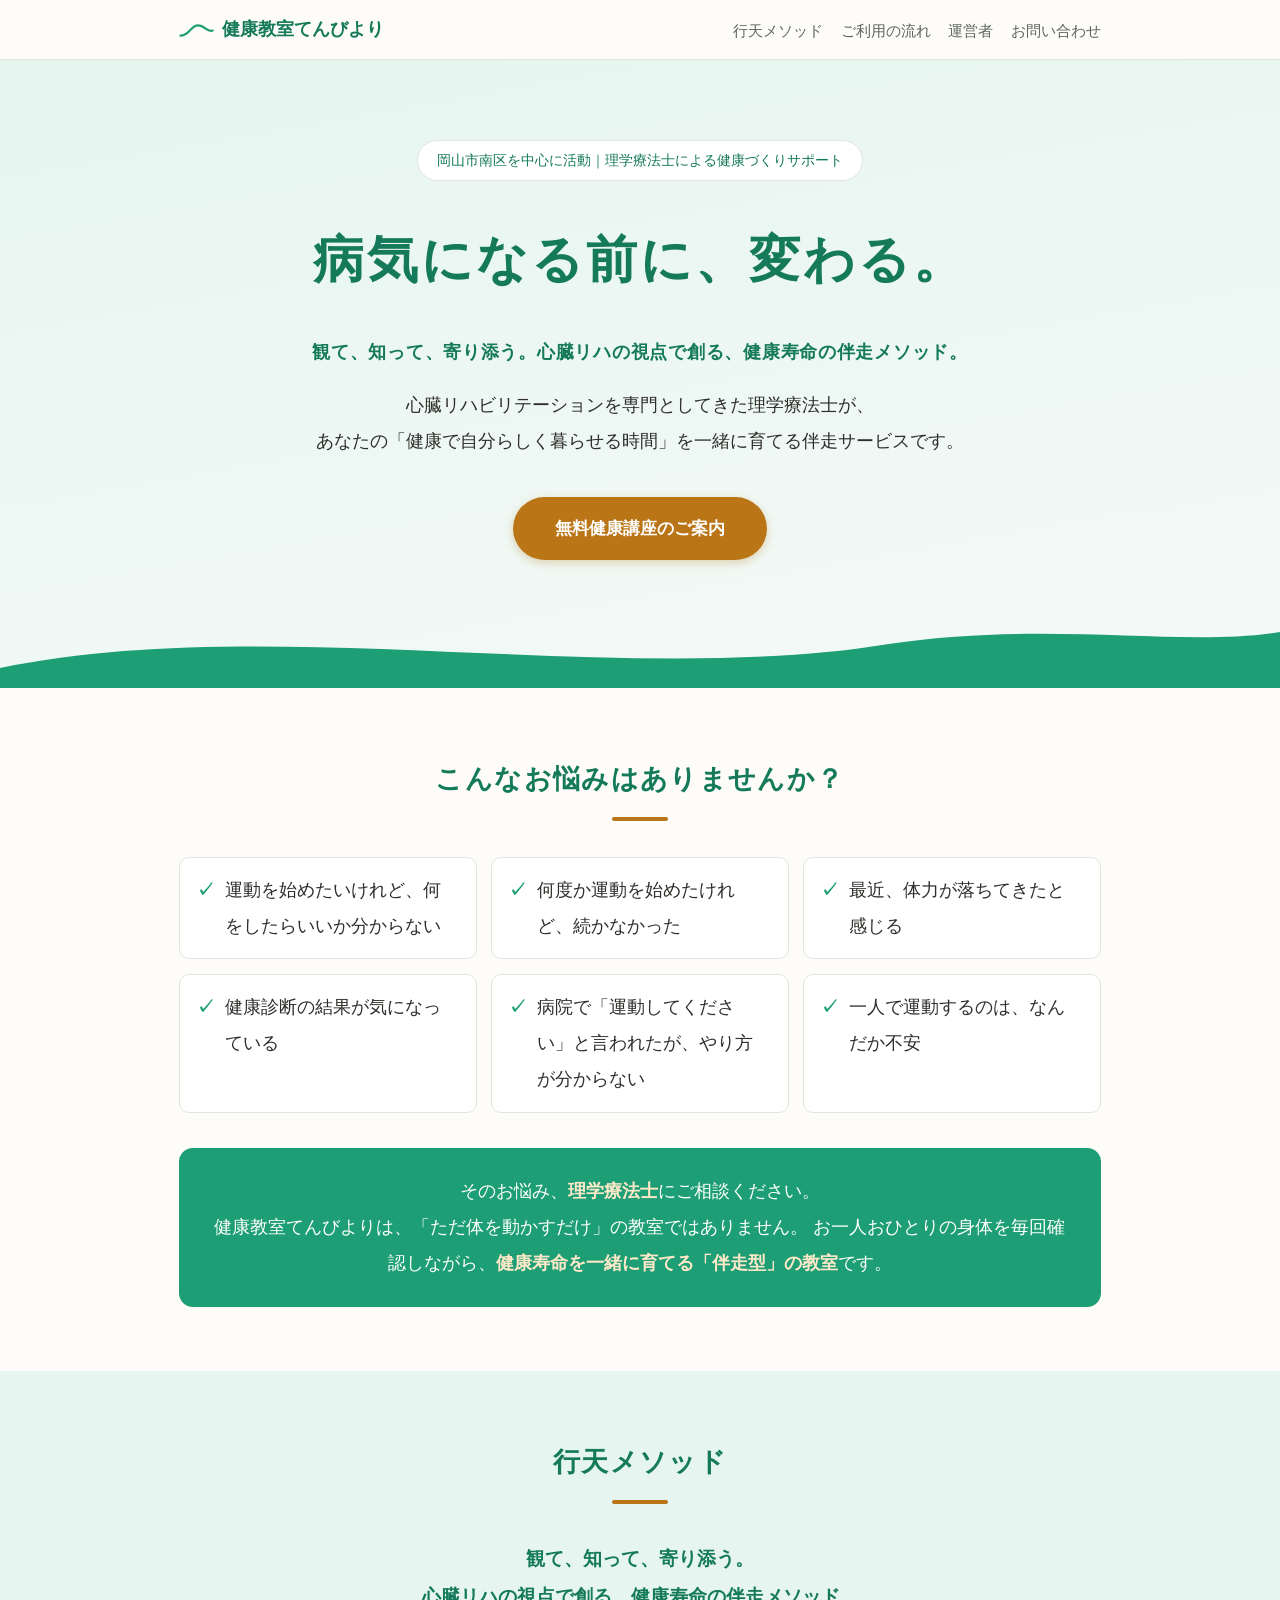
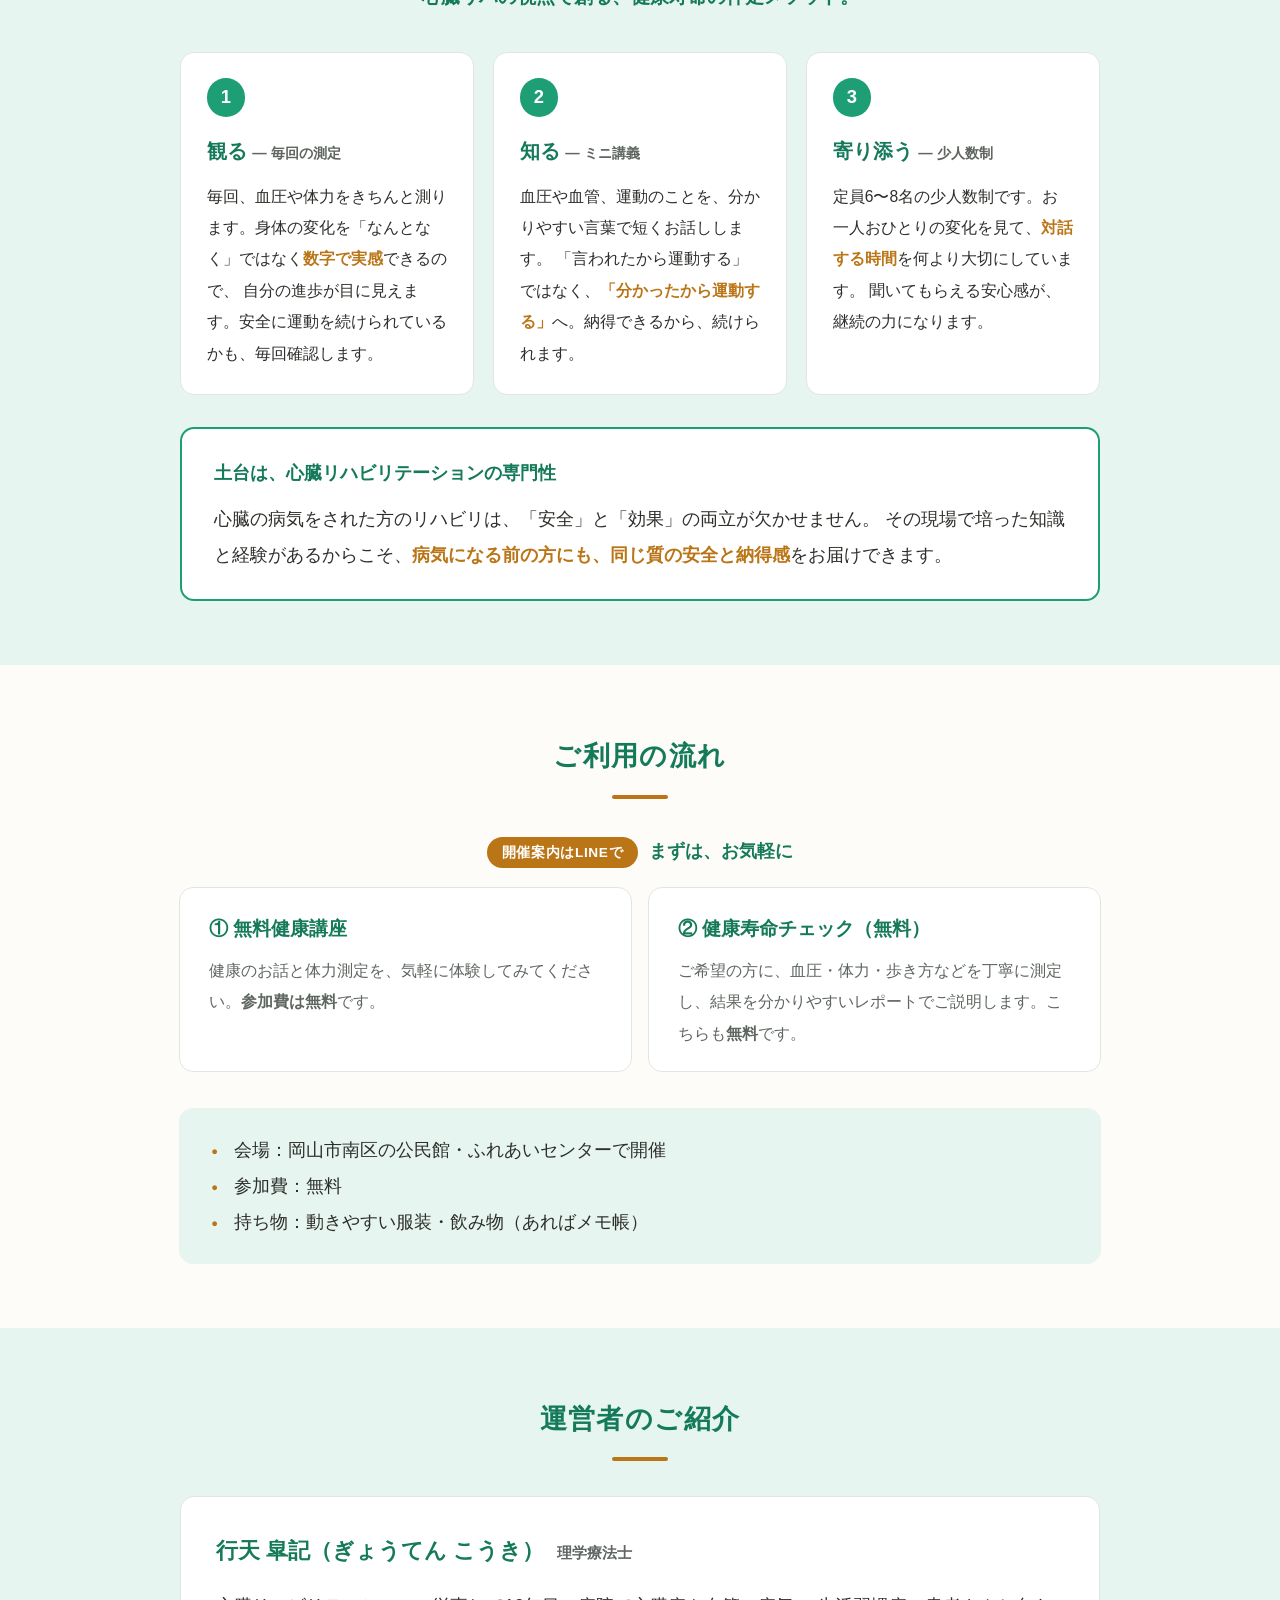
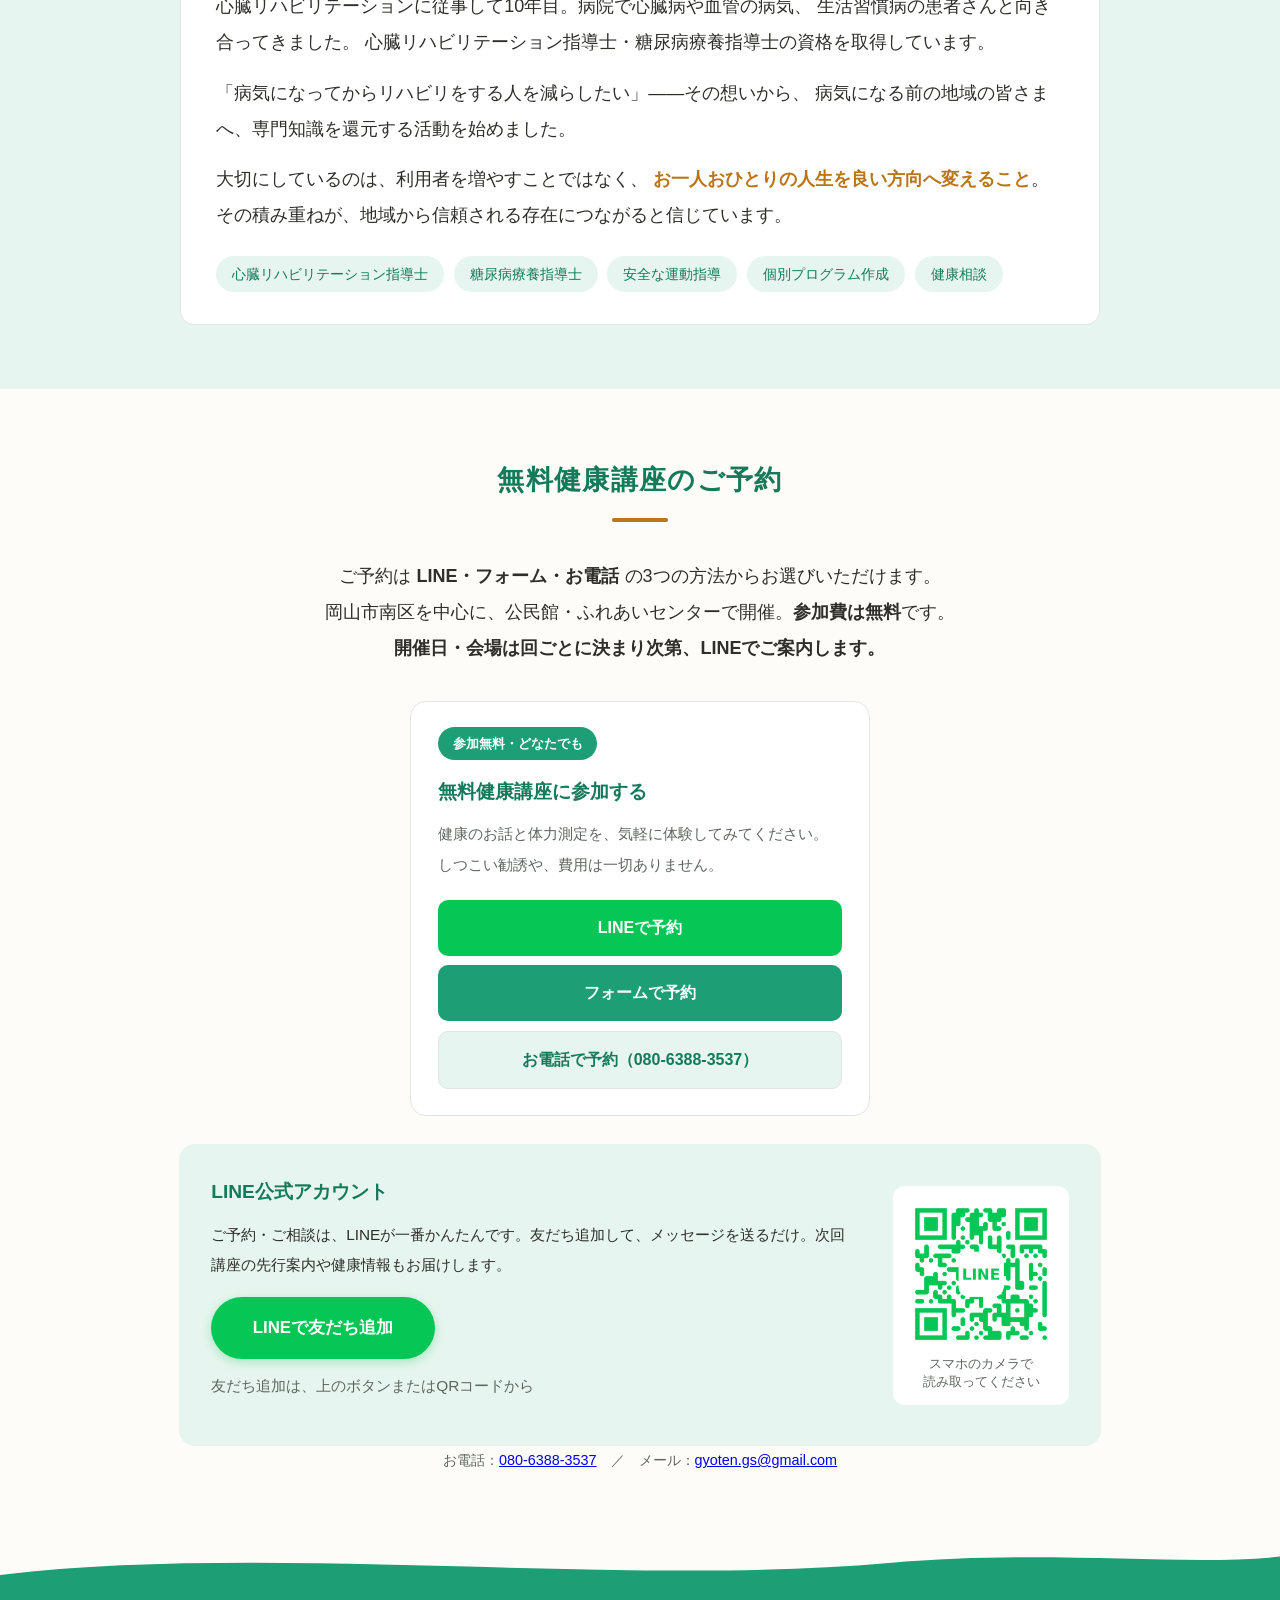
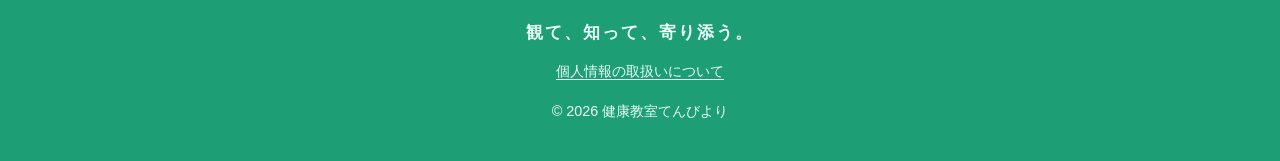
==== commit c31e0e1a: "Rename brand to 健康教室てんびより Update the brand name across the site, docs, titles, and meta, and rephras" ====
--- a/index.html
+++ b/index.html
@@ -3,8 +3,8 @@
 <head>
   <meta charset="UTF-8">
   <meta name="viewport" content="width=device-width, initial-scale=1.0">
-  <meta name="description" content="岡山市南区を中心に活動｜心臓リハビリテーションを専門としてきた理学療法士による、健康寿命の伴走サービス「健幸カラダ塾」。病気になる前に、変わる。">
-  <title>健幸カラダ塾｜病気になる前に、変わる。</title>
+  <meta name="description" content="岡山市南区を中心に活動｜心臓リハビリテーションを専門としてきた理学療法士による、健康寿命の伴走サービス「健康教室てんびより」。病気になる前に、変わる。">
+  <title>健康教室てんびより｜病気になる前に、変わる。</title>
   <link rel="stylesheet" href="style.css">
 </head>
 <body>
@@ -14,7 +14,7 @@
         <svg class="logo-mark" viewBox="0 0 48 24" aria-hidden="true">
           <path d="M2 20 C14 20 16 6 26 6 C36 6 38 16 46 13" fill="none" stroke="currentColor" stroke-width="3" stroke-linecap="round"/>
         </svg>
-        健幸カラダ塾
+        健康教室てんびより
       </a>
       <ul class="nav-links">
         <li><a href="#method">行天メソッド</a></li>
@@ -55,8 +55,8 @@
       <div class="worry-answer">
         <p>
           そのお悩み、<strong>理学療法士</strong>にご相談ください。<br>
-          健幸カラダ塾は、ただの運動教室ではありません。
-          お一人おひとりの身体を毎回確認しながら、<strong>健康寿命を一緒に育てる「伴走サービス」</strong>です。
+          健康教室てんびよりは、「ただ体を動かすだけ」の教室ではありません。
+          お一人おひとりの身体を毎回確認しながら、<strong>健康寿命を一緒に育てる「伴走型」の教室</strong>です。
         </p>
       </div>
     </section>
@@ -198,7 +198,7 @@
       <ul class="footer-links">
         <li><a href="policy.html#privacy">個人情報の取扱いについて</a></li>
       </ul>
-      <p>&copy; 2026 健幸カラダ塾</p>
+      <p>&copy; 2026 健康教室てんびより</p>
     </div>
   </footer>
 </body>
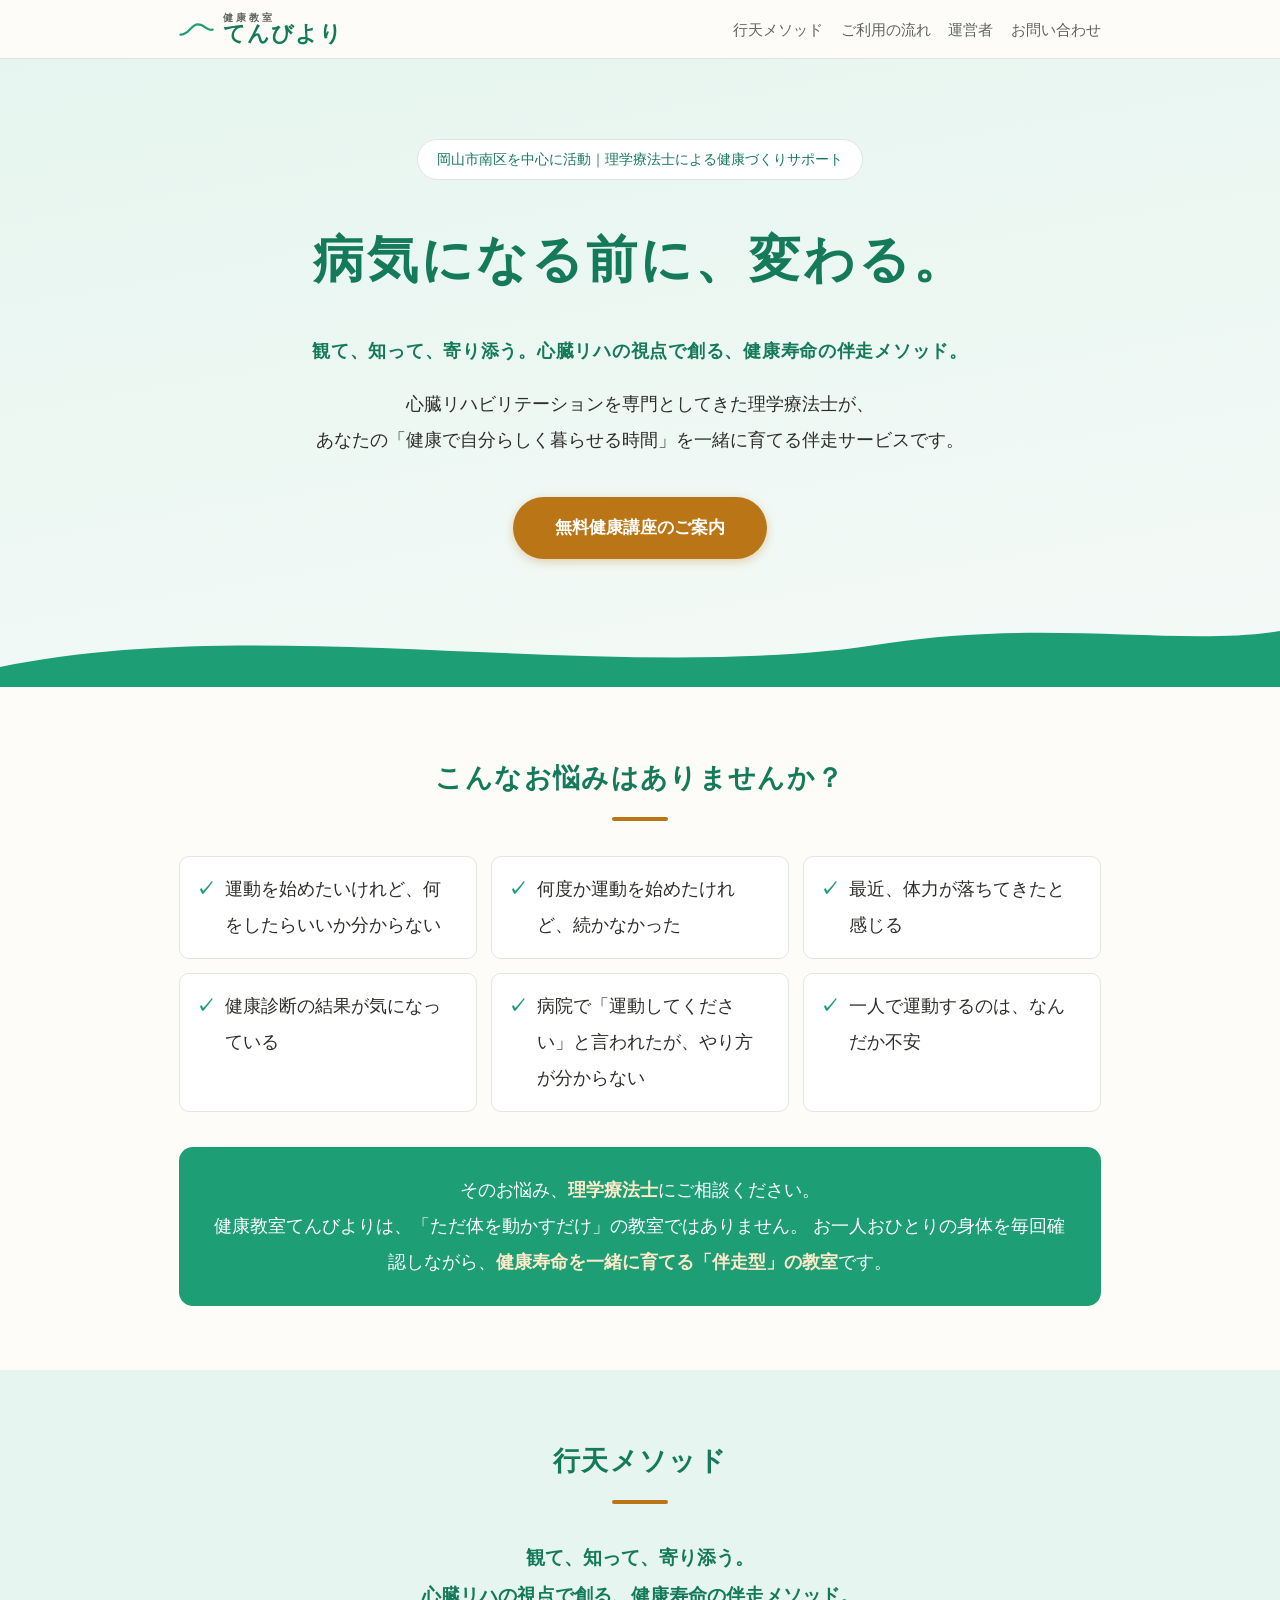
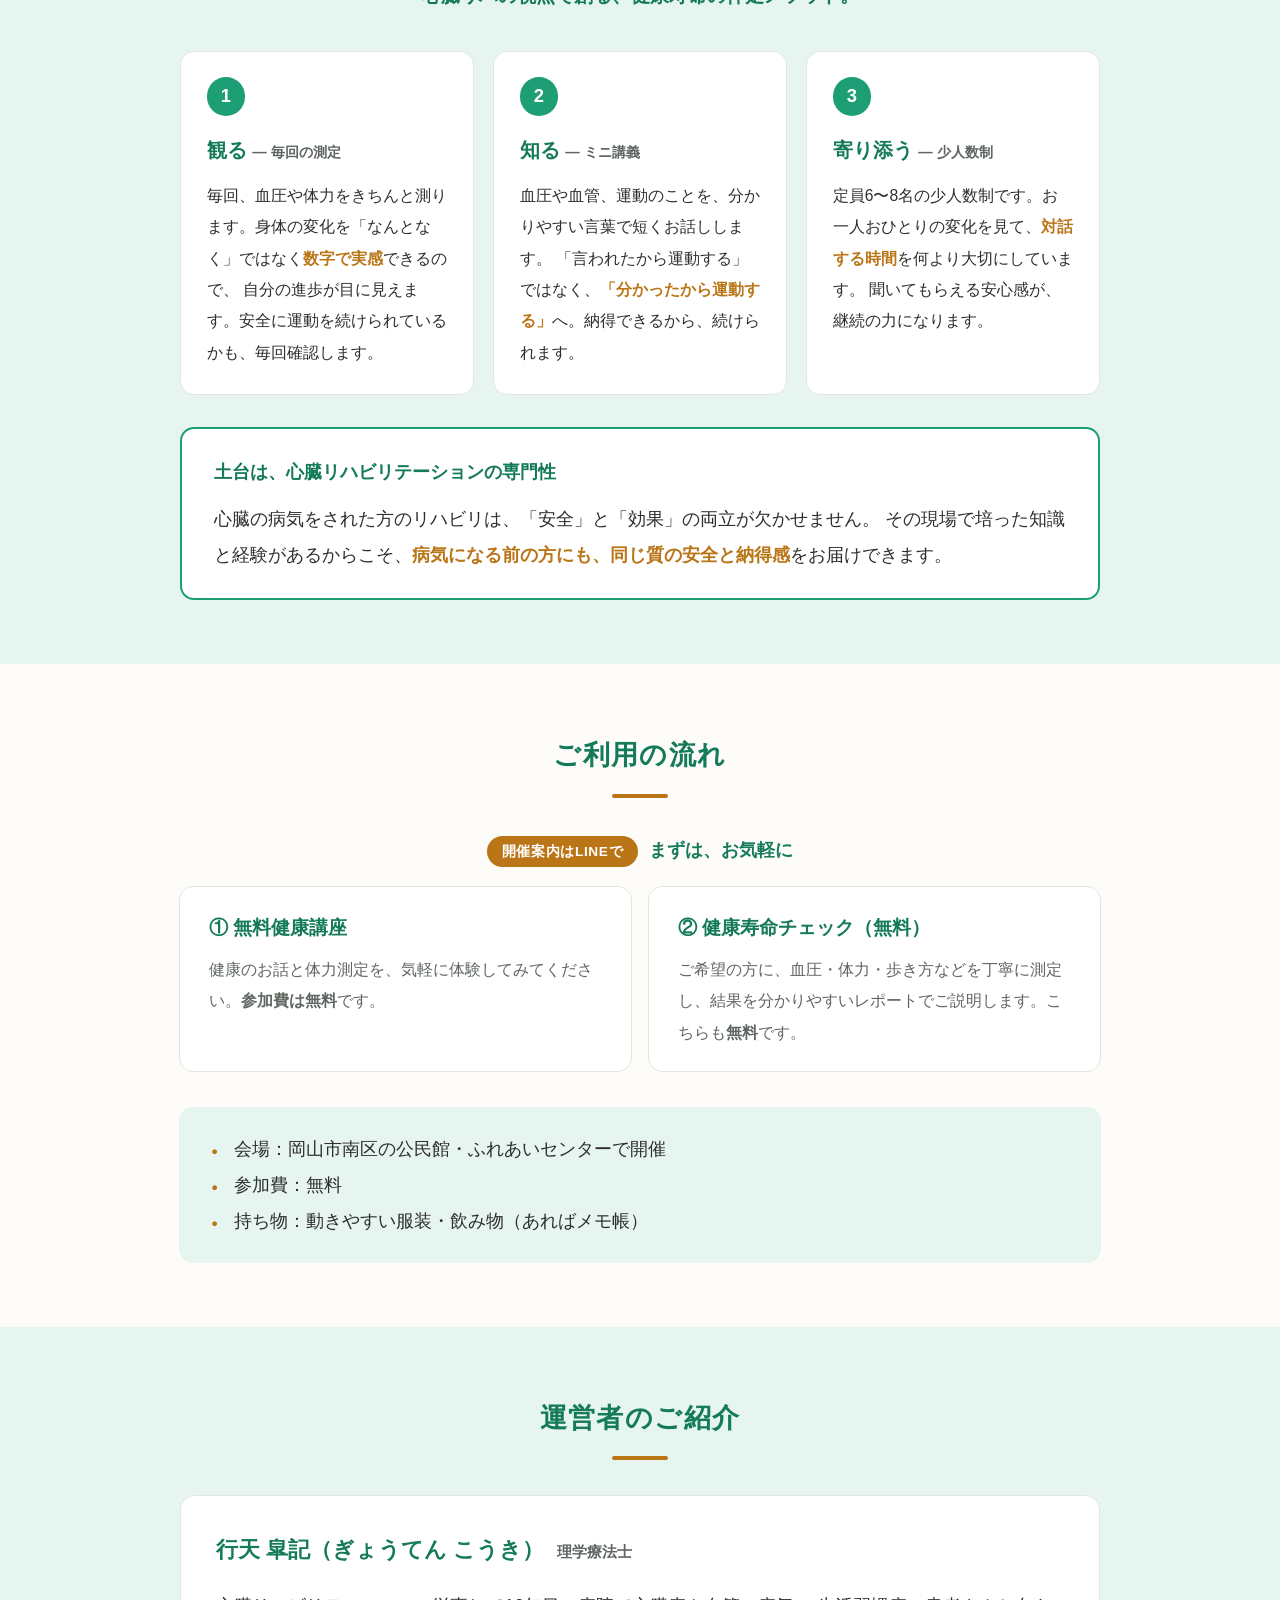
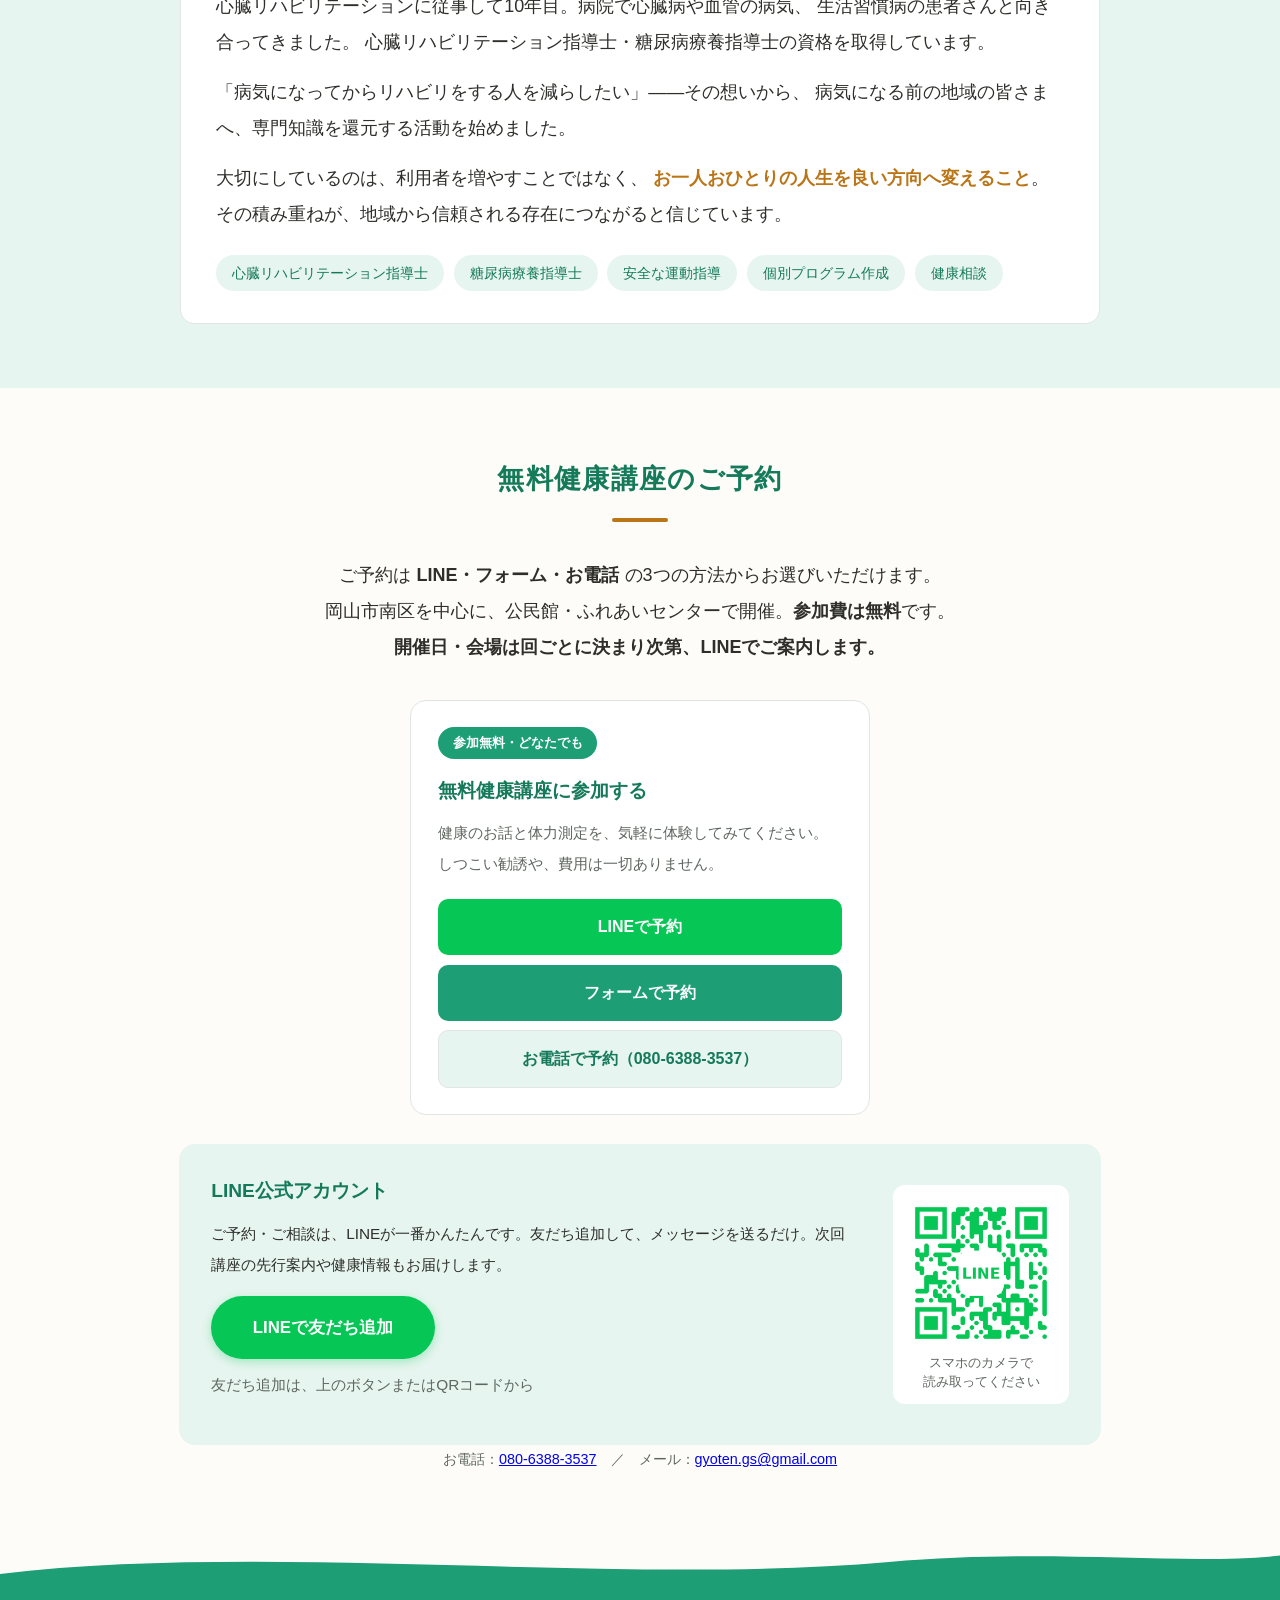
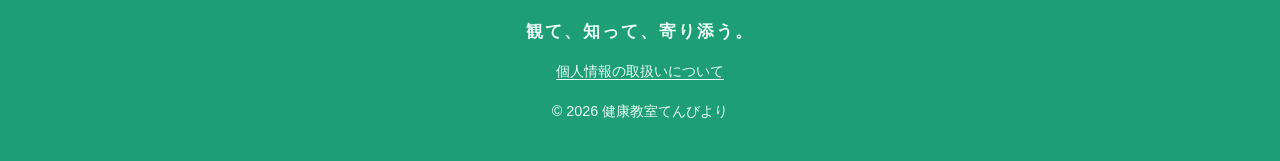
==== commit 999c6aac: "Stack the logo: small 健康教室 over large てんびより Co-Authored-By: Claude Fable 5 <noreply@anthropic.com> C" ====
--- a/index.html
+++ b/index.html
@@ -14,7 +14,10 @@
         <svg class="logo-mark" viewBox="0 0 48 24" aria-hidden="true">
           <path d="M2 20 C14 20 16 6 26 6 C36 6 38 16 46 13" fill="none" stroke="currentColor" stroke-width="3" stroke-linecap="round"/>
         </svg>
-        健康教室てんびより
+        <span class="logo-text">
+          <span class="logo-sub">健康教室</span>
+          <span class="logo-main">てんびより</span>
+        </span>
       </a>
       <ul class="nav-links">
         <li><a href="#method">行天メソッド</a></li>
--- a/style.css
+++ b/style.css
@@ -52,11 +52,29 @@
 .logo {
   display: flex;
   align-items: center;
-  gap: 0.5rem;
-  font-weight: 700;
-  font-size: 1.15rem;
+  gap: 0.55rem;
   color: var(--teal-dark);
   text-decoration: none;
+}
+
+.logo-text {
+  display: flex;
+  flex-direction: column;
+  line-height: 1.05;
+}
+
+.logo-sub {
+  font-size: 0.62rem;
+  font-weight: 700;
+  letter-spacing: 0.28em;
+  color: var(--muted);
+}
+
+.logo-main {
+  font-size: 1.35rem;
+  font-weight: 800;
+  letter-spacing: 0.04em;
+  color: var(--teal-dark);
 }
 
 .logo-mark {
